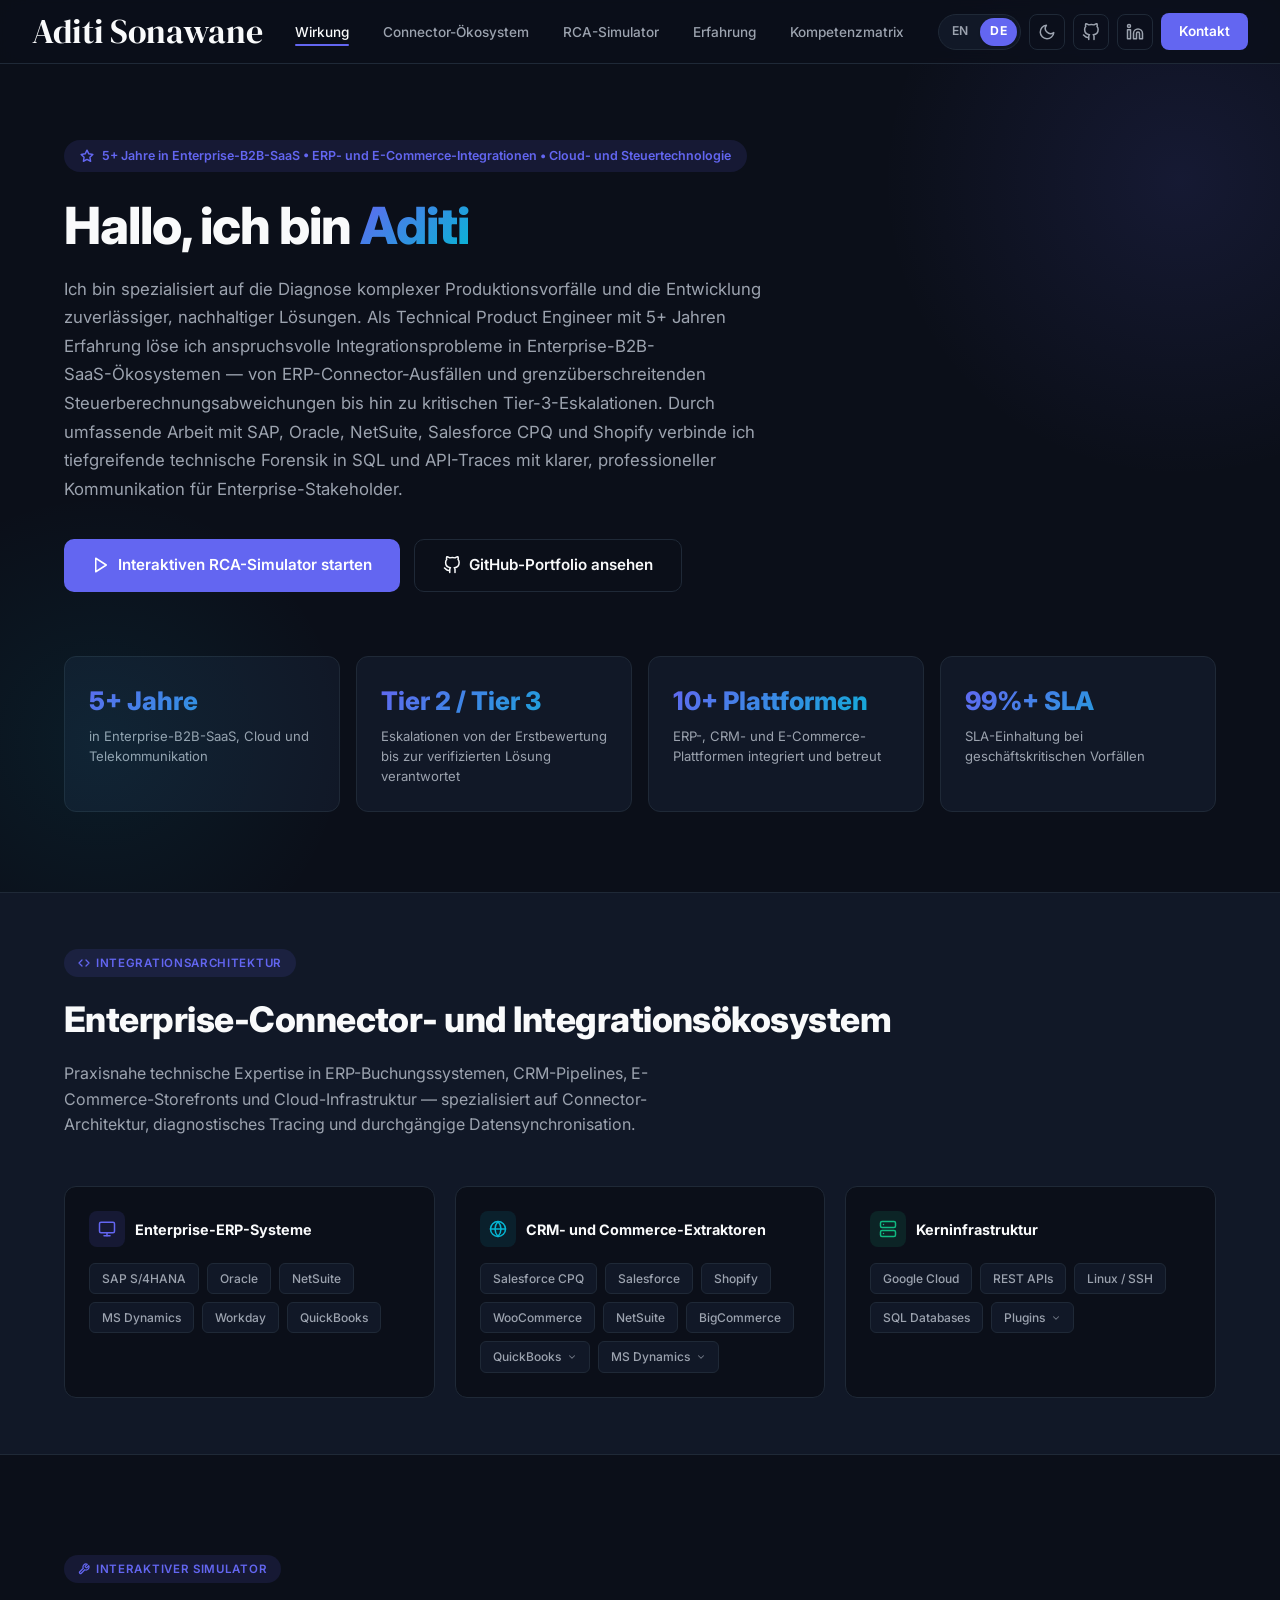
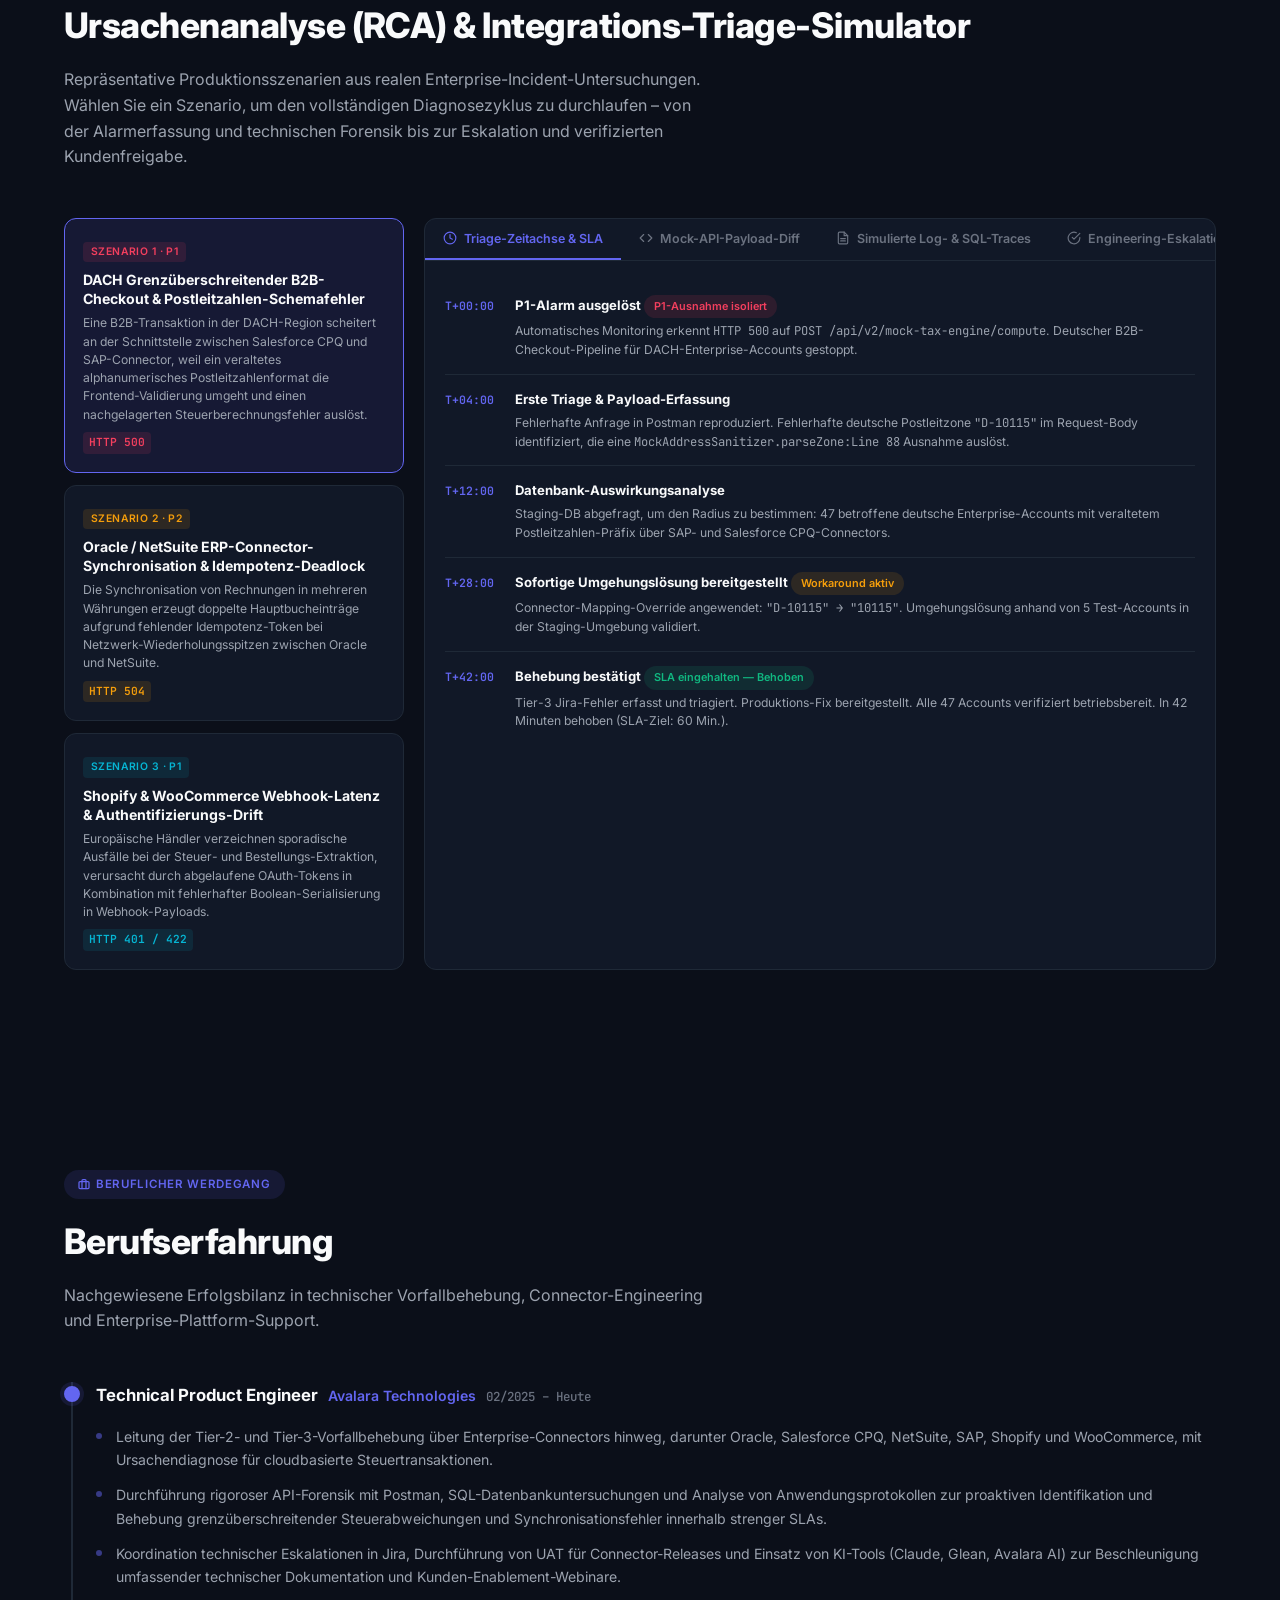
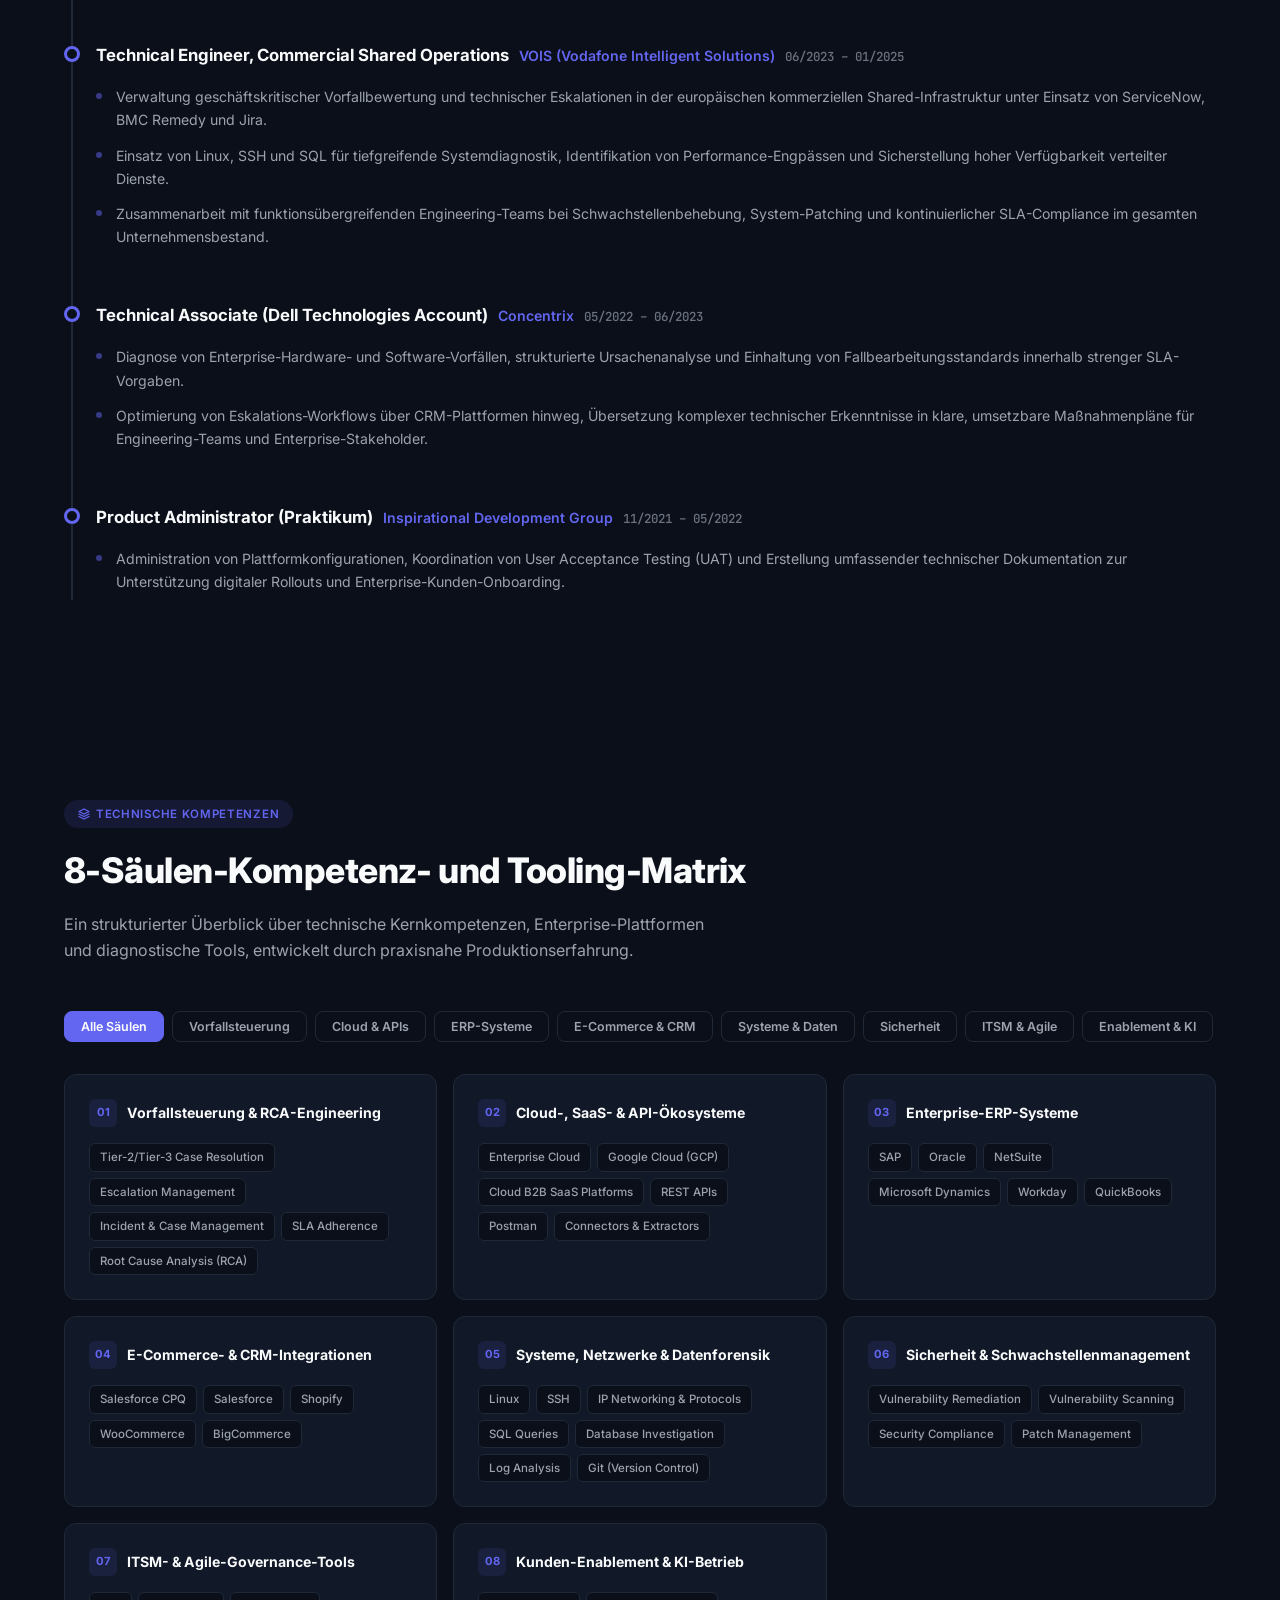
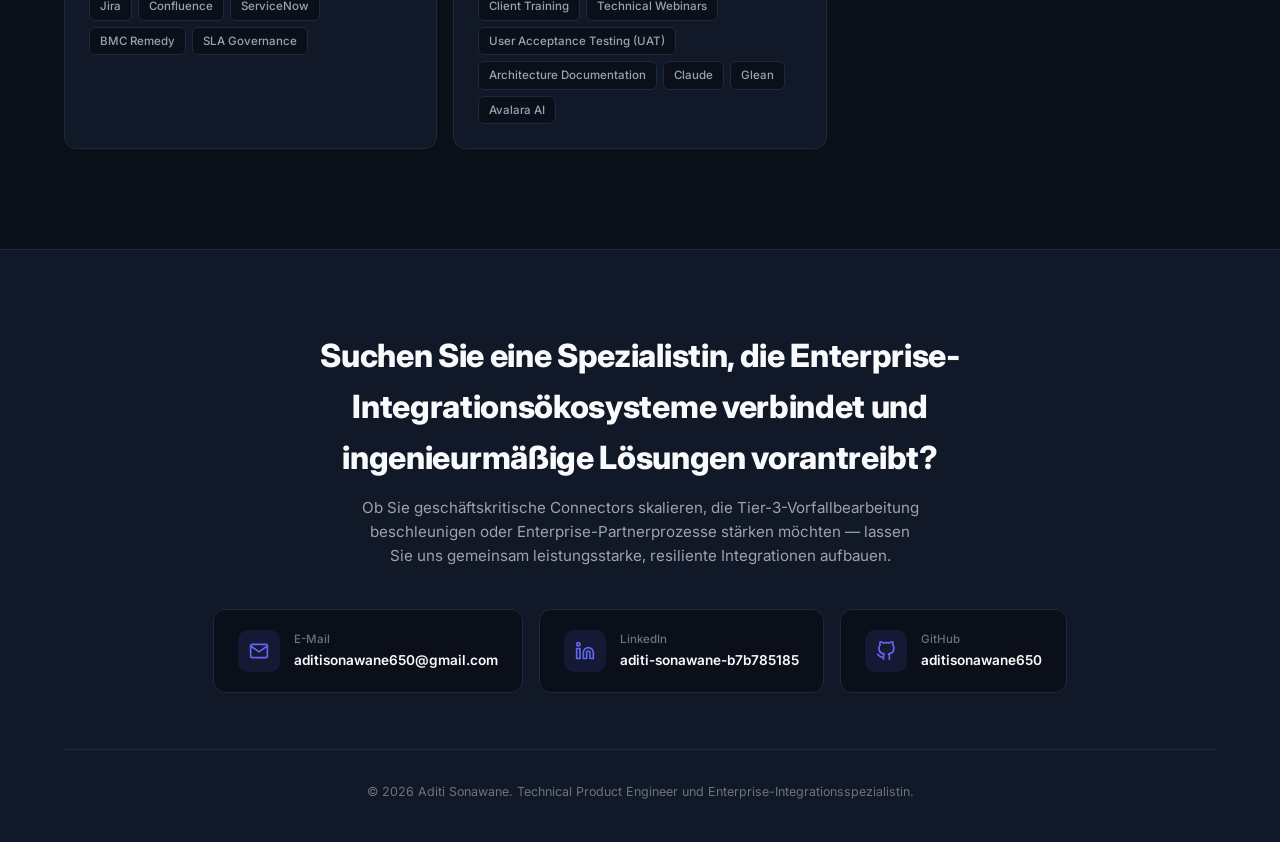
==== de/index.html @ 88839a31 "Added German locale support and transalation toggle" ====
<!DOCTYPE html>
<html lang="de" data-theme="dark">

<head>
  <meta charset="UTF-8">
  <meta name="viewport" content="width=device-width, initial-scale=1.0">
  <title>Aditi Sonawane | Technical Product Engineer und Enterprise-Integrationsspezialistin</title>
  <meta name="description"
    content="Aditi Sonawane ist Technical Product Engineer mit 5+ Jahren Erfahrung in der Behebung komplexer Tier-2/Tier-3-Produktionsvorfälle in ERP-, CRM- und E-Commerce-Ökosystemen, spezialisiert auf API-Forensik, SQL-Untersuchungen und SLA-Governance.">
  <meta name="keywords"
    content="Technical Account Manager, Technical Product Engineer, Enterprise Integration, ERP Connector, Root Cause Analysis, API Forensics, SAP, Oracle, NetSuite, Salesforce CPQ, Shopify, WooCommerce">

  <!-- Canonical & Multilingual SEO -->
  <link rel="canonical" href="https://aditisonawane650.github.io/de/">
  <link rel="alternate" hreflang="en" href="https://aditisonawane650.github.io/">
  <link rel="alternate" hreflang="de" href="https://aditisonawane650.github.io/de/">
  <link rel="alternate" hreflang="x-default" href="https://aditisonawane650.github.io/">

  <!-- Fonts -->
  <link rel="preconnect" href="https://fonts.googleapis.com">
  <link rel="preconnect" href="https://fonts.gstatic.com" crossorigin>
  <link
    href="https://fonts.googleapis.com/css2?family=DM+Serif+Display&family=Inter:wght@400;500;600;700;800;900&family=JetBrains+Mono:wght@400;500;600&display=swap"
    rel="stylesheet">

  <!-- Styles -->
  <link rel="stylesheet" href="../styles.css">
</head>

<body>

  <!-- ════════════════════════════════════════════════════════
     NAVBAR
     ════════════════════════════════════════════════════════ -->
  <nav class="navbar" role="navigation" aria-label="Main navigation">
    <div class="container">
      <!-- Brand -->
      <div class="nav-brand">
        <a href="#" class="nav-brand-name">Aditi Sonawane</a>
      </div>

      <!-- Center Links -->
      <ul class="nav-links">
        <li><a href="#impact">Wirkung</a></li>
        <li><a href="#connectors">Connector-Ökosystem</a></li>
        <li><a href="#playground">RCA-Simulator</a></li>
        <li><a href="#experience">Erfahrung</a></li>
        <li><a href="#skills">Kompetenzmatrix</a></li>
      </ul>

      <!-- Right Actions -->
      <div class="nav-actions">
        <div class="lang-switch" role="group" aria-label="Sprachauswahl">
          <a href="../" class="lang-switch-btn" aria-label="Auf Englisch umschalten">EN</a>
          <span class="lang-switch-btn active" aria-current="true">DE</span>
        </div>
        <button id="theme-toggle" class="nav-icon-btn" aria-label="Toggle theme">
          <!-- JS injects icon -->
        </button>
        <a href="https://github.com/aditisonawane650" target="_blank" rel="noopener" class="nav-icon-btn"
          aria-label="GitHub">
          <svg xmlns="http://www.w3.org/2000/svg" width="18" height="18" viewBox="0 0 24 24" fill="none"
            stroke="currentColor" stroke-width="2" stroke-linecap="round" stroke-linejoin="round">
            <path
              d="M9 19c-5 1.5-5-2.5-7-3m14 6v-3.87a3.37 3.37 0 0 0-.94-2.61c3.14-.35 6.44-1.54 6.44-7A5.44 5.44 0 0 0 20 4.77 5.07 5.07 0 0 0 19.91 1S18.73.65 16 2.48a13.38 13.38 0 0 0-7 0C6.27.65 5.09 1 5.09 1A5.07 5.07 0 0 0 5 4.77a5.44 5.44 0 0 0-1.5 3.78c0 5.42 3.3 6.61 6.44 7A3.37 3.37 0 0 0 9 18.13V22" />
          </svg>
        </a>
        <a href="https://www.linkedin.com/in/aditi-sonawane-b7b785185" target="_blank" rel="noopener"
          class="nav-icon-btn" aria-label="LinkedIn">
          <svg xmlns="http://www.w3.org/2000/svg" width="18" height="18" viewBox="0 0 24 24" fill="none"
            stroke="currentColor" stroke-width="2" stroke-linecap="round" stroke-linejoin="round">
            <path d="M16 8a6 6 0 0 1 6 6v7h-4v-7a2 2 0 0 0-2-2 2 2 0 0 0-2 2v7h-4v-7a6 6 0 0 1 6-6z" />
            <rect x="2" y="9" width="4" height="12" />
            <circle cx="4" cy="4" r="2" />
          </svg>
        </a>
        <a href="mailto:aditisonawane650@gmail.com" class="nav-cta">Kontakt</a>
        <button id="nav-hamburger" class="nav-hamburger" aria-label="Open menu" aria-expanded="false">
          <svg xmlns="http://www.w3.org/2000/svg" width="20" height="20" viewBox="0 0 24 24" fill="none"
            stroke="currentColor" stroke-width="2" stroke-linecap="round" stroke-linejoin="round">
            <line x1="3" y1="12" x2="21" y2="12" />
            <line x1="3" y1="6" x2="21" y2="6" />
            <line x1="3" y1="18" x2="21" y2="18" />
          </svg>
        </button>
      </div>
    </div>
  </nav>

  <!-- Mobile Nav Drawer -->
  <div id="mobile-nav" class="mobile-nav">
    <a href="#impact">Wirkung</a>
    <a href="#connectors">Connector-Ökosystem</a>
    <a href="#playground">RCA-Simulator</a>
    <a href="#experience">Erfahrung</a>
    <a href="#skills">Kompetenzmatrix</a>
    <div class="mobile-lang-row">
      <span class="mobile-lang-title">Sprache</span>
      <div class="lang-switch" role="group" aria-label="Sprachauswahl">
        <a href="../" class="lang-switch-btn" aria-label="Auf Englisch umschalten">EN</a>
        <span class="lang-switch-btn active" aria-current="true">DE</span>
      </div>
    </div>
    <a href="mailto:aditisonawane650@gmail.com" class="mobile-cta">Kontakt</a>
  </div>

  <!-- ════════════════════════════════════════════════════════
     HERO
     ════════════════════════════════════════════════════════ -->
  <section id="impact" class="hero">
    <div class="container">
      <div class="hero-content reveal">
        <div class="hero-eyebrow">
          <svg xmlns="http://www.w3.org/2000/svg" width="14" height="14" viewBox="0 0 24 24" fill="none"
            stroke="currentColor" stroke-width="2.5" stroke-linecap="round" stroke-linejoin="round">
            <polygon
              points="12 2 15.09 8.26 22 9.27 17 14.14 18.18 21.02 12 17.77 5.82 21.02 7 14.14 2 9.27 8.91 8.26 12 2" />
          </svg>
          5+ Jahre in Enterprise-B2B-SaaS • ERP- und E-Commerce-Integrationen • Cloud- und Steuertechnologie
        </div>

        <h1>Hallo, ich bin <span class="gradient-text">Aditi</span></h1>

        <p class="hero-sub">Ich bin spezialisiert auf die Diagnose komplexer Produktionsvorfälle und die Entwicklung zuverlässiger, nachhaltiger Lösungen. Als Technical Product Engineer mit 5+ Jahren Erfahrung löse ich anspruchsvolle Integrationsprobleme in Enterprise-B2B-SaaS-Ökosystemen — von ERP-Connector-Ausfällen und grenzüberschreitenden Steuerberechnungsabweichungen bis hin zu kritischen Tier-3-Eskalationen. Durch umfassende Arbeit mit SAP, Oracle, NetSuite, Salesforce CPQ und Shopify verbinde ich tiefgreifende technische Forensik in SQL und API-Traces mit klarer, professioneller Kommunikation für Enterprise-Stakeholder.</p>

        <div class="hero-buttons">
          <a href="#playground" class="btn-primary">
            <svg xmlns="http://www.w3.org/2000/svg" width="18" height="18" viewBox="0 0 24 24" fill="none"
              stroke="currentColor" stroke-width="2" stroke-linecap="round" stroke-linejoin="round">
              <polygon points="5 3 19 12 5 21 5 3" />
            </svg>
            Interaktiven RCA-Simulator starten
          </a>
          <a href="https://github.com/aditisonawane650" target="_blank" rel="noopener" class="btn-secondary">
            <svg xmlns="http://www.w3.org/2000/svg" width="18" height="18" viewBox="0 0 24 24" fill="none"
              stroke="currentColor" stroke-width="2" stroke-linecap="round" stroke-linejoin="round">
              <path
                d="M9 19c-5 1.5-5-2.5-7-3m14 6v-3.87a3.37 3.37 0 0 0-.94-2.61c3.14-.35 6.44-1.54 6.44-7A5.44 5.44 0 0 0 20 4.77 5.07 5.07 0 0 0 19.91 1S18.73.65 16 2.48a13.38 13.38 0 0 0-7 0C6.27.65 5.09 1 5.09 1A5.07 5.07 0 0 0 5 4.77a5.44 5.44 0 0 0-1.5 3.78c0 5.42 3.3 6.61 6.44 7A3.37 3.37 0 0 0 9 18.13V22" />
            </svg>
            GitHub-Portfolio ansehen
          </a>
        </div>
      </div>

      <!-- KPI Metric Bar -->
      <div class="kpi-bar reveal">
        <div class="kpi-card">
          <div class="kpi-value">5+ Jahre</div>
          <div class="kpi-label">in Enterprise-B2B-SaaS, Cloud und Telekommunikation</div>
        </div>
        <div class="kpi-card">
          <div class="kpi-value">Tier 2 / Tier 3</div>
          <div class="kpi-label">Eskalationen von der Erstbewertung bis zur verifizierten Lösung verantwortet</div>
        </div>
        <div class="kpi-card">
          <div class="kpi-value">10+ Plattformen</div>
          <div class="kpi-label">ERP-, CRM- und E-Commerce-Plattformen integriert und betreut</div>
        </div>
        <div class="kpi-card">
          <div class="kpi-value">99%+ SLA</div>
          <div class="kpi-label">SLA-Einhaltung bei geschäftskritischen Vorfällen</div>
        </div>
      </div>
    </div>
  </section>

  <!-- ════════════════════════════════════════════════════════
     CONNECTOR ECOSYSTEM BANNER
     ════════════════════════════════════════════════════════ -->
  <section id="connectors" class="connector-banner">
    <div class="container">
      <div class="reveal">
        <span class="section-label">
          <svg xmlns="http://www.w3.org/2000/svg" width="12" height="12" viewBox="0 0 24 24" fill="none"
            stroke="currentColor" stroke-width="2.5" stroke-linecap="round" stroke-linejoin="round">
            <polyline points="16 18 22 12 16 6" />
            <polyline points="8 6 2 12 8 18" />
          </svg>
          Integrationsarchitektur
        </span>
        <h2 class="section-title">Enterprise-Connector- und Integrationsökosystem</h2>
        <p class="section-desc">Praxisnahe technische Expertise in ERP-Buchungssystemen, CRM-Pipelines, E-Commerce-Storefronts und Cloud-Infrastruktur — spezialisiert auf Connector-Architektur, diagnostisches Tracing und durchgängige Datensynchronisation.</p>
      </div>

      <div class="connector-categories reveal">
        <!-- ERP Systems -->
        <div class="connector-category">
          <div class="connector-cat-header">
            <div class="connector-cat-icon erp">
              <svg xmlns="http://www.w3.org/2000/svg" width="18" height="18" viewBox="0 0 24 24" fill="none"
                stroke="currentColor" stroke-width="2" stroke-linecap="round" stroke-linejoin="round">
                <rect x="2" y="3" width="20" height="14" rx="2" ry="2" />
                <line x1="8" y1="21" x2="16" y2="21" />
                <line x1="12" y1="17" x2="12" y2="21" />
              </svg>
            </div>
            <h3 class="connector-cat-title">Enterprise-ERP-Systeme</h3>
          </div>
          <div class="connector-tags">
            <span class="connector-tag">SAP S/4HANA</span>
            <span class="connector-tag">Oracle</span>
            <span class="connector-tag">NetSuite</span>
            <span class="connector-tag">MS Dynamics</span>
            <span class="connector-tag">Workday</span>
            <span class="connector-tag">QuickBooks</span>
          </div>
        </div>

        <!-- CRM & Commerce -->
        <div class="connector-category">
          <div class="connector-cat-header">
            <div class="connector-cat-icon crm">
              <svg xmlns="http://www.w3.org/2000/svg" width="18" height="18" viewBox="0 0 24 24" fill="none"
                stroke="currentColor" stroke-width="2" stroke-linecap="round" stroke-linejoin="round">
                <circle cx="12" cy="12" r="10" />
                <line x1="2" y1="12" x2="22" y2="12" />
                <path d="M12 2a15.3 15.3 0 0 1 4 10 15.3 15.3 0 0 1-4 10 15.3 15.3 0 0 1-4-10 15.3 15.3 0 0 1 4-10z" />
              </svg>
            </div>
            <h3 class="connector-cat-title">CRM- und Commerce-Extraktoren</h3>
          </div>
          <div class="connector-tags">
            <span class="connector-tag">Salesforce CPQ</span>
            <span class="connector-tag">Salesforce</span>
            <span class="connector-tag">Shopify</span>
            <span class="connector-tag">WooCommerce</span>
            <span class="connector-tag">NetSuite</span>
            <span class="connector-tag">BigCommerce</span>
            <div class="connector-tag has-dropdown" tabindex="0">
              <span>QuickBooks</span>
              <svg class="dropdown-chevron" width="10" height="10" viewBox="0 0 24 24" fill="none" stroke="currentColor" stroke-width="2.5" stroke-linecap="round" stroke-linejoin="round"><polyline points="6 9 12 15 18 9"/></svg>
              <div class="connector-dropdown">
                <ul class="connector-dropdown-list">
                  <li>QuickBooks Online</li>
                  <li>QuickBooks Desktop</li>
                  <li>QuickBooks Enterprise</li>
                </ul>
              </div>
            </div>
            <div class="connector-tag has-dropdown" tabindex="0">
              <span>MS Dynamics</span>
              <svg class="dropdown-chevron" width="10" height="10" viewBox="0 0 24 24" fill="none" stroke="currentColor" stroke-width="2.5" stroke-linecap="round" stroke-linejoin="round"><polyline points="6 9 12 15 18 9"/></svg>
              <div class="connector-dropdown">
                <ul class="connector-dropdown-list">
                  <li>MS Dynamics 365 Business central</li>
                  <li>MS Dynamics 365 Finance &amp; Operations</li>
                </ul>
              </div>
            </div>
          </div>
        </div>

        <!-- Core Infrastructure -->
        <div class="connector-category">
          <div class="connector-cat-header">
            <div class="connector-cat-icon infra">
              <svg xmlns="http://www.w3.org/2000/svg" width="18" height="18" viewBox="0 0 24 24" fill="none"
                stroke="currentColor" stroke-width="2" stroke-linecap="round" stroke-linejoin="round">
                <rect x="2" y="2" width="20" height="8" rx="2" ry="2" />
                <rect x="2" y="14" width="20" height="8" rx="2" ry="2" />
                <line x1="6" y1="6" x2="6.01" y2="6" />
                <line x1="6" y1="18" x2="6.01" y2="18" />
              </svg>
            </div>
            <h3 class="connector-cat-title">Kerninfrastruktur</h3>
          </div>
          <div class="connector-tags">
            <span class="connector-tag">Google Cloud</span>
            <span class="connector-tag">REST APIs</span>
            <span class="connector-tag">Linux / SSH</span>
            <span class="connector-tag">SQL Databases</span>
            <div class="connector-tag has-dropdown" tabindex="0">
              <span>Plugins</span>
              <svg class="dropdown-chevron" width="10" height="10" viewBox="0 0 24 24" fill="none" stroke="currentColor" stroke-width="2.5" stroke-linecap="round" stroke-linejoin="round"><polyline points="6 9 12 15 18 9"/></svg>
              <div class="connector-dropdown">
                <ul class="connector-dropdown-list">
                  <li>Salesforce</li>
                  <li>WooCommerce</li>
                  <li>NetSuite</li>
                  <li>Magento</li>
                  <li>Microsoft Dynamics 365 extension</li>
                </ul>
              </div>
            </div>
          </div>
        </div>
      </div>
    </div>
  </section>

  <!-- ════════════════════════════════════════════════════════
     RCA PLAYGROUND
     ════════════════════════════════════════════════════════ -->
  <section id="playground" class="section">
    <div class="container">
      <div class="reveal">
        <span class="section-label">
          <svg xmlns="http://www.w3.org/2000/svg" width="12" height="12" viewBox="0 0 24 24" fill="none"
            stroke="currentColor" stroke-width="2.5" stroke-linecap="round" stroke-linejoin="round">
            <path
              d="M14.7 6.3a1 1 0 0 0 0 1.4l1.6 1.6a1 1 0 0 0 1.4 0l3.77-3.77a6 6 0 0 1-7.94 7.94l-6.91 6.91a2.12 2.12 0 0 1-3-3l6.91-6.91a6 6 0 0 1 7.94-7.94l-3.76 3.76z" />
          </svg>
          Interaktiver Simulator
        </span>
        <h2 class="section-title">Ursachenanalyse (RCA) &amp; Integrations-Triage-Simulator</h2>
        <p class="section-desc">Repräsentative Produktionsszenarien aus realen Enterprise-Incident-Untersuchungen. Wählen Sie ein Szenario, um den vollständigen Diagnosezyklus zu durchlaufen – von der Alarmerfassung und technischen Forensik bis zur Eskalation und verifizierten Kundenfreigabe.</p>
      </div>

      <div class="playground-layout reveal">
        <!-- LEFT: Scenario List -->
        <div class="scenario-list">
          <div class="scenario-card active" data-scenario="0">
            <span class="scenario-badge p1">Szenario 1 · P1</span>
            <h4>DACH Grenzüberschreitender B2B-Checkout &amp; Postleitzahlen-Schemafehler</h4>
            <p>Eine B2B-Transaktion in der DACH-Region scheitert an der Schnittstelle zwischen Salesforce CPQ und SAP-Connector, weil ein veraltetes alphanumerisches Postleitzahlenformat die Frontend-Validierung umgeht und einen nachgelagerten Steuerberechnungsfehler auslöst.</p>
            <span class="scenario-http http-500">HTTP 500</span>
          </div>

          <div class="scenario-card" data-scenario="1">
            <span class="scenario-badge p2">Szenario 2 · P2</span>
            <h4>Oracle / NetSuite ERP-Connector-Synchronisation &amp; Idempotenz-Deadlock</h4>
            <p>Die Synchronisation von Rechnungen in mehreren Währungen erzeugt doppelte Hauptbucheinträge aufgrund fehlender Idempotenz-Token bei Netzwerk-Wiederholungsspitzen zwischen Oracle und NetSuite.</p>
            <span class="scenario-http http-504">HTTP 504</span>
          </div>

          <div class="scenario-card" data-scenario="2">
            <span class="scenario-badge p3">Szenario 3 · P1</span>
            <h4>Shopify &amp; WooCommerce Webhook-Latenz &amp; Authentifizierungs-Drift</h4>
            <p>Europäische Händler verzeichnen sporadische Ausfälle bei der Steuer- und Bestellungs-Extraktion, verursacht durch abgelaufene OAuth-Tokens in Kombination mit fehlerhafter Boolean-Serialisierung in Webhook-Payloads.</p>
            <span class="scenario-http http-401">HTTP 401 / 422</span>
          </div>
        </div>

        <!-- RIGHT: Diagnostic Panel -->
        <div class="diagnostic-panel">
          <div class="diag-tabs">
            <button class="diag-tab active" data-tab="0">
              <svg xmlns="http://www.w3.org/2000/svg" width="14" height="14" viewBox="0 0 24 24" fill="none"
                stroke="currentColor" stroke-width="2" stroke-linecap="round" stroke-linejoin="round"
                style="vertical-align:-2px;margin-right:4px">
                <circle cx="12" cy="12" r="10" />
                <polyline points="12 6 12 12 16 14" />
              </svg>
              Triage-Zeitachse &amp; SLA
            </button>
            <button class="diag-tab" data-tab="1">
              <svg xmlns="http://www.w3.org/2000/svg" width="14" height="14" viewBox="0 0 24 24" fill="none"
                stroke="currentColor" stroke-width="2" stroke-linecap="round" stroke-linejoin="round"
                style="vertical-align:-2px;margin-right:4px">
                <polyline points="16 18 22 12 16 6" />
                <polyline points="8 6 2 12 8 18" />
              </svg>
              Mock-API-Payload-Diff
            </button>
            <button class="diag-tab" data-tab="2">
              <svg xmlns="http://www.w3.org/2000/svg" width="14" height="14" viewBox="0 0 24 24" fill="none"
                stroke="currentColor" stroke-width="2" stroke-linecap="round" stroke-linejoin="round"
                style="vertical-align:-2px;margin-right:4px">
                <path d="M14 2H6a2 2 0 0 0-2 2v16a2 2 0 0 0 2 2h12a2 2 0 0 0 2-2V8z" />
                <polyline points="14 2 14 8 20 8" />
                <line x1="16" y1="13" x2="8" y2="13" />
                <line x1="16" y1="17" x2="8" y2="17" />
              </svg>
              Simulierte Log- &amp; SQL-Traces
            </button>
            <button class="diag-tab" data-tab="3">
              <svg xmlns="http://www.w3.org/2000/svg" width="14" height="14" viewBox="0 0 24 24" fill="none"
                stroke="currentColor" stroke-width="2" stroke-linecap="round" stroke-linejoin="round"
                style="vertical-align:-2px;margin-right:4px">
                <path d="M22 11.08V12a10 10 0 1 1-5.93-9.14" />
                <polyline points="22 4 12 14.01 9 11.01" />
              </svg>
              Engineering-Eskalation &amp; UAT
            </button>
          </div>
          <div class="diag-content">
            <div class="diag-pane active" id="pane-triage"></div>
            <div class="diag-pane" id="pane-payload"></div>
            <div class="diag-pane" id="pane-logs"></div>
            <div class="diag-pane" id="pane-escalation"></div>
          </div>
        </div>
      </div>
    </div>
  </section>

  <!-- ════════════════════════════════════════════════════════
     EXPERIENCE TIMELINE
     ════════════════════════════════════════════════════════ -->
  <section id="experience" class="section">
    <div class="container">
      <div class="reveal">
        <span class="section-label">
          <svg xmlns="http://www.w3.org/2000/svg" width="12" height="12" viewBox="0 0 24 24" fill="none"
            stroke="currentColor" stroke-width="2.5" stroke-linecap="round" stroke-linejoin="round">
            <rect x="2" y="7" width="20" height="14" rx="2" ry="2" />
            <path d="M16 21V5a2 2 0 0 0-2-2h-4a2 2 0 0 0-2 2v16" />
          </svg>
          Beruflicher Werdegang
        </span>
        <h2 class="section-title">Berufserfahrung</h2>
        <p class="section-desc">Nachgewiesene Erfolgsbilanz in technischer Vorfallbehebung, Connector-Engineering und Enterprise-Plattform-Support.</p>
      </div>

      <div class="timeline reveal">
        <!-- 1. Avalara -->
        <div class="timeline-item">
          <div class="timeline-dot"></div>
          <div class="timeline-header">
            <span class="timeline-role">Technical Product Engineer</span>
            <span class="timeline-company">Avalara Technologies</span>
            <span class="timeline-date">02/2025 – Heute</span>
          </div>
          <ul class="timeline-body">
            <li>Leitung der Tier-2- und Tier-3-Vorfallbehebung über Enterprise-Connectors hinweg, darunter Oracle, Salesforce CPQ, NetSuite, SAP, Shopify und WooCommerce, mit Ursachendiagnose für cloudbasierte Steuertransaktionen.</li>
            <li>Durchführung rigoroser API-Forensik mit Postman, SQL-Datenbankuntersuchungen und Analyse von Anwendungsprotokollen zur proaktiven Identifikation und Behebung grenzüberschreitender Steuerabweichungen und Synchronisationsfehler innerhalb strenger SLAs.</li>
            <li>Koordination technischer Eskalationen in Jira, Durchführung von UAT für Connector-Releases und Einsatz von KI-Tools (Claude, Glean, Avalara AI) zur Beschleunigung umfassender technischer Dokumentation und Kunden-Enablement-Webinare.</li>
          </ul>
        </div>

        <!-- 2. VOIS (Vodafone) -->
        <div class="timeline-item">
          <div class="timeline-dot"></div>
          <div class="timeline-header">
            <span class="timeline-role">Technical Engineer, Commercial Shared Operations</span>
            <span class="timeline-company">VOIS (Vodafone Intelligent Solutions)</span>
            <span class="timeline-date">06/2023 – 01/2025</span>
          </div>
          <ul class="timeline-body">
            <li>Verwaltung geschäftskritischer Vorfallbewertung und technischer Eskalationen in der europäischen kommerziellen Shared-Infrastruktur unter Einsatz von ServiceNow, BMC Remedy und Jira.</li>
            <li>Einsatz von Linux, SSH und SQL für tiefgreifende Systemdiagnostik, Identifikation von Performance-Engpässen und Sicherstellung hoher Verfügbarkeit verteilter Dienste.</li>
            <li>Zusammenarbeit mit funktionsübergreifenden Engineering-Teams bei Schwachstellenbehebung, System-Patching und kontinuierlicher SLA-Compliance im gesamten Unternehmensbestand.</li>
          </ul>
        </div>

        <!-- 3. Concentrix (Dell) -->
        <div class="timeline-item">
          <div class="timeline-dot"></div>
          <div class="timeline-header">
            <span class="timeline-role">Technical Associate (Dell Technologies Account)</span>
            <span class="timeline-company">Concentrix</span>
            <span class="timeline-date">05/2022 – 06/2023</span>
          </div>
          <ul class="timeline-body">
            <li>Diagnose von Enterprise-Hardware- und Software-Vorfällen, strukturierte Ursachenanalyse und Einhaltung von Fallbearbeitungsstandards innerhalb strenger SLA-Vorgaben.</li>
            <li>Optimierung von Eskalations-Workflows über CRM-Plattformen hinweg, Übersetzung komplexer technischer Erkenntnisse in klare, umsetzbare Maßnahmenpläne für Engineering-Teams und Enterprise-Stakeholder.</li>
          </ul>
        </div>

        <!-- 4. IDG Internship -->
        <div class="timeline-item">
          <div class="timeline-dot"></div>
          <div class="timeline-header">
            <span class="timeline-role">Product Administrator (Praktikum)</span>
            <span class="timeline-company">Inspirational Development Group</span>
            <span class="timeline-date">11/2021 – 05/2022</span>
          </div>
          <ul class="timeline-body">
            <li>Administration von Plattformkonfigurationen, Koordination von User Acceptance Testing (UAT) und Erstellung umfassender technischer Dokumentation zur Unterstützung digitaler Rollouts und Enterprise-Kunden-Onboarding.</li>
          </ul>
        </div>
      </div>
    </div>
  </section>

  <!-- ════════════════════════════════════════════════════════
     SKILLS MATRIX
     ════════════════════════════════════════════════════════ -->
  <section id="skills" class="section">
    <div class="container">
      <div class="reveal">
        <span class="section-label">
          <svg xmlns="http://www.w3.org/2000/svg" width="12" height="12" viewBox="0 0 24 24" fill="none"
            stroke="currentColor" stroke-width="2.5" stroke-linecap="round" stroke-linejoin="round">
            <polygon points="12 2 2 7 12 12 22 7 12 2" />
            <polyline points="2 17 12 22 22 17" />
            <polyline points="2 12 12 17 22 12" />
          </svg>
          Technische Kompetenzen
        </span>
        <h2 class="section-title">8-Säulen-Kompetenz- und Tooling-Matrix</h2>
        <p class="section-desc">Ein strukturierter Überblick über technische Kernkompetenzen, Enterprise-Plattformen und diagnostische Tools, entwickelt durch praxisnahe Produktionserfahrung.</p>
      </div>

      <!-- Filters -->
      <div class="skills-filters reveal">
        <button class="skill-filter-btn active" data-filter="all">Alle Säulen</button>
        <button class="skill-filter-btn" data-filter="governance">Vorfallsteuerung</button>
        <button class="skill-filter-btn" data-filter="cloud">Cloud &amp; APIs</button>
        <button class="skill-filter-btn" data-filter="erp">ERP-Systeme</button>
        <button class="skill-filter-btn" data-filter="commerce">E-Commerce &amp; CRM</button>
        <button class="skill-filter-btn" data-filter="systems">Systeme &amp; Daten</button>
        <button class="skill-filter-btn" data-filter="security">Sicherheit</button>
        <button class="skill-filter-btn" data-filter="itsm">ITSM &amp; Agile</button>
        <button class="skill-filter-btn" data-filter="enablement">Enablement &amp; KI</button>
      </div>

      <!-- Grid -->
      <div class="skills-grid reveal">
        <!-- 1 -->
        <div class="skill-category-card" data-category="governance">
          <div class="skill-cat-header">
            <span class="skill-cat-num">01</span>
            <h3 class="skill-cat-title">Vorfallsteuerung &amp; RCA-Engineering</h3>
          </div>
          <div class="skill-tags">
            <span class="skill-tag">Tier-2/Tier-3 Case Resolution</span>
            <span class="skill-tag">Escalation Management</span>
            <span class="skill-tag">Incident &amp; Case Management</span>
            <span class="skill-tag">SLA Adherence</span>
            <span class="skill-tag">Root Cause Analysis (RCA)</span>
          </div>
        </div>
        <!-- 2 -->
        <div class="skill-category-card" data-category="cloud">
          <div class="skill-cat-header">
            <span class="skill-cat-num">02</span>
            <h3 class="skill-cat-title">Cloud-, SaaS- &amp; API-Ökosysteme</h3>
          </div>
          <div class="skill-tags">
            <span class="skill-tag">Enterprise Cloud</span>
            <span class="skill-tag">Google Cloud (GCP)</span>
            <span class="skill-tag">Cloud B2B SaaS Platforms</span>
            <span class="skill-tag">REST APIs</span>
            <span class="skill-tag">Postman</span>
            <span class="skill-tag">Connectors &amp; Extractors</span>
          </div>
        </div>
        <!-- 3 -->
        <div class="skill-category-card" data-category="erp">
          <div class="skill-cat-header">
            <span class="skill-cat-num">03</span>
            <h3 class="skill-cat-title">Enterprise-ERP-Systeme</h3>
          </div>
          <div class="skill-tags">
            <span class="skill-tag">SAP</span>
            <span class="skill-tag">Oracle</span>
            <span class="skill-tag">NetSuite</span>
            <span class="skill-tag">Microsoft Dynamics</span>
            <span class="skill-tag">Workday</span>
            <span class="skill-tag">QuickBooks</span>
          </div>
        </div>
        <!-- 4 -->
        <div class="skill-category-card" data-category="commerce">
          <div class="skill-cat-header">
            <span class="skill-cat-num">04</span>
            <h3 class="skill-cat-title">E-Commerce- &amp; CRM-Integrationen</h3>
          </div>
          <div class="skill-tags">
            <span class="skill-tag">Salesforce CPQ</span>
            <span class="skill-tag">Salesforce</span>
            <span class="skill-tag">Shopify</span>
            <span class="skill-tag">WooCommerce</span>
            <span class="skill-tag">BigCommerce</span>
          </div>
        </div>
        <!-- 5 -->
        <div class="skill-category-card" data-category="systems">
          <div class="skill-cat-header">
            <span class="skill-cat-num">05</span>
            <h3 class="skill-cat-title">Systeme, Netzwerke &amp; Datenforensik</h3>
          </div>
          <div class="skill-tags">
            <span class="skill-tag">Linux</span>
            <span class="skill-tag">SSH</span>
            <span class="skill-tag">IP Networking &amp; Protocols</span>
            <span class="skill-tag">SQL Queries</span>
            <span class="skill-tag">Database Investigation</span>
            <span class="skill-tag">Log Analysis</span>
            <span class="skill-tag">Git (Version Control)</span>
          </div>
        </div>
        <!-- 6 -->
        <div class="skill-category-card" data-category="security">
          <div class="skill-cat-header">
            <span class="skill-cat-num">06</span>
            <h3 class="skill-cat-title">Sicherheit &amp; Schwachstellenmanagement</h3>
          </div>
          <div class="skill-tags">
            <span class="skill-tag">Vulnerability Remediation</span>
            <span class="skill-tag">Vulnerability Scanning</span>
            <span class="skill-tag">Security Compliance</span>
            <span class="skill-tag">Patch Management</span>
          </div>
        </div>
        <!-- 7 -->
        <div class="skill-category-card" data-category="itsm">
          <div class="skill-cat-header">
            <span class="skill-cat-num">07</span>
            <h3 class="skill-cat-title">ITSM- &amp; Agile-Governance-Tools</h3>
          </div>
          <div class="skill-tags">
            <span class="skill-tag">Jira</span>
            <span class="skill-tag">Confluence</span>
            <span class="skill-tag">ServiceNow</span>
            <span class="skill-tag">BMC Remedy</span>
            <span class="skill-tag">SLA Governance</span>
          </div>
        </div>
        <!-- 8 -->
        <div class="skill-category-card" data-category="enablement">
          <div class="skill-cat-header">
            <span class="skill-cat-num">08</span>
            <h3 class="skill-cat-title">Kunden-Enablement &amp; KI-Betrieb</h3>
          </div>
          <div class="skill-tags">
            <span class="skill-tag">Client Training</span>
            <span class="skill-tag">Technical Webinars</span>
            <span class="skill-tag">User Acceptance Testing (UAT)</span>
            <span class="skill-tag">Architecture Documentation</span>
            <span class="skill-tag">Claude</span>
            <span class="skill-tag">Glean</span>
            <span class="skill-tag">Avalara AI</span>
          </div>
        </div>
      </div>
    </div>
  </section>

  <!-- ════════════════════════════════════════════════════════
     FOOTER
     ════════════════════════════════════════════════════════ -->
  <footer class="footer">
    <div class="container">
      <div class="reveal">
        <h2 class="footer-cta-heading">Suchen Sie eine Spezialistin, die Enterprise-Integrationsökosysteme verbindet und ingenieurmäßige Lösungen vorantreibt?</h2>
        <p class="footer-cta-sub">Ob Sie geschäftskritische Connectors skalieren, die Tier-3-Vorfallbearbeitung beschleunigen oder Enterprise-Partnerprozesse stärken möchten — lassen Sie uns gemeinsam leistungsstarke, resiliente Integrationen aufbauen.</p>
      </div>

      <div class="footer-cards reveal">
        <!-- Email -->
        <a href="mailto:aditisonawane650@gmail.com" class="footer-card">
          <div class="footer-card-icon">
            <svg xmlns="http://www.w3.org/2000/svg" width="20" height="20" viewBox="0 0 24 24" fill="none"
              stroke="currentColor" stroke-width="2" stroke-linecap="round" stroke-linejoin="round">
              <path d="M4 4h16c1.1 0 2 .9 2 2v12c0 1.1-.9 2-2 2H4c-1.1 0-2-.9-2-2V6c0-1.1.9-2 2-2z" />
              <polyline points="22,6 12,13 2,6" />
            </svg>
          </div>
          <div>
            <div class="footer-card-label">E-Mail</div>
            <div class="footer-card-value">aditisonawane650@gmail.com</div>
          </div>
        </a>
        <!-- LinkedIn -->
        <a href="https://www.linkedin.com/in/aditi-sonawane-b7b785185" target="_blank" rel="noopener"
          class="footer-card">
          <div class="footer-card-icon">
            <svg xmlns="http://www.w3.org/2000/svg" width="20" height="20" viewBox="0 0 24 24" fill="none"
              stroke="currentColor" stroke-width="2" stroke-linecap="round" stroke-linejoin="round">
              <path d="M16 8a6 6 0 0 1 6 6v7h-4v-7a2 2 0 0 0-2-2 2 2 0 0 0-2 2v7h-4v-7a6 6 0 0 1 6-6z" />
              <rect x="2" y="9" width="4" height="12" />
              <circle cx="4" cy="4" r="2" />
            </svg>
          </div>
          <div>
            <div class="footer-card-label">LinkedIn</div>
            <div class="footer-card-value">aditi-sonawane-b7b785185</div>
          </div>
        </a>
        <!-- GitHub -->
        <a href="https://github.com/aditisonawane650" target="_blank" rel="noopener" class="footer-card">
          <div class="footer-card-icon">
            <svg xmlns="http://www.w3.org/2000/svg" width="20" height="20" viewBox="0 0 24 24" fill="none"
              stroke="currentColor" stroke-width="2" stroke-linecap="round" stroke-linejoin="round">
              <path
                d="M9 19c-5 1.5-5-2.5-7-3m14 6v-3.87a3.37 3.37 0 0 0-.94-2.61c3.14-.35 6.44-1.54 6.44-7A5.44 5.44 0 0 0 20 4.77 5.07 5.07 0 0 0 19.91 1S18.73.65 16 2.48a13.38 13.38 0 0 0-7 0C6.27.65 5.09 1 5.09 1A5.07 5.07 0 0 0 5 4.77a5.44 5.44 0 0 0-1.5 3.78c0 5.42 3.3 6.61 6.44 7A3.37 3.37 0 0 0 9 18.13V22" />
            </svg>
          </div>
          <div>
            <div class="footer-card-label">GitHub</div>
            <div class="footer-card-value">aditisonawane650</div>
          </div>
        </a>
      </div>

      <div class="footer-bottom reveal">
        <p>&copy; 2026 Aditi Sonawane. Technical Product Engineer und Enterprise-Integrationsspezialistin.</p>
      </div>
    </div>
  </footer>

  <!-- Toast Notification -->
  <div id="toast" class="toast"></div>

  <!-- Script -->
  <script src="../script.js"></script>
</body>

</html>
---- styles.css ----
/* ============================================================
   Aditi Sonawane – Technical Portfolio
   styles.css  –  Plain CSS3, no frameworks
   ============================================================ */

/* ---------- Google Fonts ---------- */
@import url('https://fonts.googleapis.com/css2?family=Inter:wght@400;500;600;700;800;900&family=JetBrains+Mono:wght@400;500;600&display=swap');

/* ---------- CSS Custom Properties (Dark – default) ---------- */
:root {
  /* surfaces */
  --bg: #0B0F19;
  --surface: #111827;
  --surface-alt: #1a2234;
  --border: #1F2937;
  --border-hover: #374151;

  /* text */
  --text: #F9FAFB;
  --text-secondary: #9CA3AF;
  --text-muted: #6B7280;

  /* accents */
  --indigo: #6366F1;
  --indigo-soft: rgba(99, 102, 241, .12);
  --cyan: #06B6D4;
  --cyan-soft: rgba(6, 182, 212, .10);
  --emerald: #10B981;
  --emerald-soft: rgba(16, 185, 129, .12);
  --amber: #F59E0B;
  --amber-soft: rgba(245, 158, 11, .12);
  --rose: #F43F5E;
  --rose-soft: rgba(244, 63, 94, .12);

  /* misc */
  --radius: 8px;
  --radius-lg: 12px;
  --radius-xl: 16px;
  --shadow: 0 1px 3px rgba(0, 0, 0, .3), 0 1px 2px rgba(0, 0, 0, .2);
  --shadow-lg: 0 10px 25px rgba(0, 0, 0, .35);
  --transition: .25s cubic-bezier(.4, 0, .2, 1);

  /* fonts */
  --font-sans: 'Inter', system-ui, -apple-system, sans-serif;
  --font-mono: 'JetBrains Mono', ui-monospace, monospace;

  /* nav height */
  --nav-h: 64px;
}

/* ---------- Light Theme ---------- */
[data-theme="light"] {
  --bg: #F8FAFC;
  --surface: #FFFFFF;
  --surface-alt: #F1F5F9;
  --border: #E2E8F0;
  --border-hover: #CBD5E1;
  --text: #0F172A;
  --text-secondary: #475569;
  --text-muted: #94A3B8;
  --indigo-soft: rgba(99, 102, 241, .08);
  --cyan-soft: rgba(6, 182, 212, .06);
  --emerald-soft: rgba(16, 185, 129, .08);
  --amber-soft: rgba(245, 158, 11, .08);
  --rose-soft: rgba(244, 63, 94, .08);
  --shadow: 0 1px 3px rgba(0, 0, 0, .08), 0 1px 2px rgba(0, 0, 0, .04);
  --shadow-lg: 0 10px 25px rgba(0, 0, 0, .08);
}

/* ---------- Reset & Base ---------- */
*,
*::before,
*::after {
  box-sizing: border-box;
  margin: 0;
  padding: 0;
}

html {
  scroll-behavior: smooth;
  scroll-padding-top: calc(var(--nav-h) + 16px);
  font-size: 16px;
}

body {
  font-family: var(--font-sans);
  background: var(--bg);
  color: var(--text);
  line-height: 1.6;
  -webkit-font-smoothing: antialiased;
  transition: background var(--transition), color var(--transition);
}

a {
  color: inherit;
  text-decoration: none;
}

img {
  max-width: 100%;
  display: block;
}

button {
  cursor: pointer;
  font-family: inherit;
}

code,
pre {
  font-family: var(--font-mono);
}

.container {
  width: 100%;
  max-width: 1200px;
  margin: 0 auto;
  padding: 0 24px;
}

/* ---------- Utility ---------- */
.sr-only {
  position: absolute;
  width: 1px;
  height: 1px;
  padding: 0;
  margin: -1px;
  overflow: hidden;
  clip: rect(0, 0, 0, 0);
  border: 0;
}

.mono {
  font-family: var(--font-mono);
}

/* ============================================================
   NAVBAR
   ============================================================ */
.navbar {
  position: fixed;
  top: 0;
  left: 0;
  right: 0;
  height: var(--nav-h);
  background: rgba(11, 15, 25, .82);
  backdrop-filter: blur(14px) saturate(1.6);
  -webkit-backdrop-filter: blur(14px) saturate(1.6);
  border-bottom: 1px solid var(--border);
  z-index: 1000;
  transition: background var(--transition), border var(--transition);
}

[data-theme="light"] .navbar {
  background: rgba(248, 250, 252, .85);
}

.navbar .container {
  display: flex;
  align-items: center;
  justify-content: space-between;
  height: 100%;
  max-width: 100%;
  padding: 0 32px;
}

.nav-brand {
  display: flex;
  align-items: center;
  gap: 12px;
  flex-shrink: 0;
}

.nav-brand-name {
  font-family: 'DM Serif Display', Georgia, serif;
  font-weight: 400;
  font-size: 2.1rem;
  line-height: 1.1;
  white-space: nowrap;
  letter-spacing: -.01em;
}

.nav-links {
  display: none;
  list-style: none;
  gap: 6px;
}

@media (min-width: 900px) {
  .nav-links {
    display: flex;
  }
}

.nav-links a {
  font-size: .85rem;
  font-weight: 500;
  padding: 6px 14px;
  border-radius: 0;
  color: var(--text-secondary);
  position: relative;
  transition: color var(--transition);
}

.nav-links a::after {
  content: '';
  position: absolute;
  left: 14px;
  right: 14px;
  bottom: 0;
  height: 2px;
  background: var(--indigo);
  border-radius: 1px;
  transform: scaleX(0);
  transform-origin: center;
  transition: transform var(--transition);
}

.nav-links a:hover,
.nav-links a.active {
  color: var(--text);
}

.nav-links a:hover::after,
.nav-links a.active::after {
  transform: scaleX(1);
}

.nav-actions {
  display: flex;
  align-items: center;
  gap: 8px;
  flex-shrink: 0;
}

.nav-icon-btn {
  display: flex;
  align-items: center;
  justify-content: center;
  width: 36px;
  height: 36px;
  border-radius: 8px;
  border: 1px solid var(--border);
  background: transparent;
  color: var(--text-secondary);
  transition: color var(--transition), border-color var(--transition), background var(--transition);
}

.nav-icon-btn:hover {
  color: var(--text);
  border-color: var(--border-hover);
  background: var(--surface);
}

.nav-icon-btn svg {
  width: 18px;
  height: 18px;
}

/* Segmented Pill Language Switch */
.lang-switch {
  display: inline-flex;
  align-items: center;
  background: var(--surface);
  border: 1px solid var(--border);
  border-radius: 9999px;
  padding: 3px;
  box-sizing: border-box;
  gap: 2px;
  height: 36px;
}

.lang-switch-btn {
  display: inline-flex;
  align-items: center;
  justify-content: center;
  padding: 0 10px;
  height: 28px;
  border-radius: 9999px;
  font-size: 0.76rem;
  font-weight: 600;
  font-family: 'Inter', sans-serif;
  letter-spacing: 0.03em;
  color: var(--text-secondary);
  text-decoration: none;
  transition: all var(--transition);
  cursor: pointer;
  user-select: none;
  line-height: 1;
}

.lang-switch-btn:hover:not(.active) {
  color: var(--text);
  background: rgba(255, 255, 255, 0.06);
}

[data-theme="light"] .lang-switch-btn:hover:not(.active) {
  background: rgba(0, 0, 0, 0.05);
}

.lang-switch-btn.active {
  background: var(--indigo);
  color: #ffffff;
  font-weight: 700;
  cursor: default;
  box-shadow: 0 1px 2px rgba(0, 0, 0, 0.15);
}

@media (min-width: 900px) and (max-width: 1080px) {
  .nav-links {
    gap: 2px;
  }
  .nav-links a {
    padding: 6px 8px;
    font-size: 0.81rem;
  }
  .nav-actions {
    gap: 6px;
  }
}

.nav-cta {
  display: none;
  padding: 8px 18px;
  border-radius: 8px;
  border: none;
  background: var(--indigo);
  color: #fff;
  font-size: .85rem;
  font-weight: 600;
  transition: background var(--transition), transform var(--transition);
}

.nav-cta:hover {
  background: #4F46E5;
  transform: translateY(-1px);
}

@media (min-width: 640px) {
  .nav-cta {
    display: inline-flex;
  }
}

/* Mobile hamburger */
.nav-hamburger {
  display: flex;
  align-items: center;
  justify-content: center;
  width: 36px;
  height: 36px;
  border-radius: 8px;
  border: 1px solid var(--border);
  background: transparent;
  color: var(--text-secondary);
}

@media (min-width: 900px) {
  .nav-hamburger {
    display: none;
  }
}

.nav-hamburger svg {
  width: 20px;
  height: 20px;
}

/* Mobile drawer */
.mobile-nav {
  position: fixed;
  top: var(--nav-h);
  left: 0;
  right: 0;
  bottom: 0;
  background: var(--bg);
  z-index: 999;
  display: flex;
  flex-direction: column;
  padding: 24px;
  transform: translateX(100%);
  transition: transform .3s ease;
}

.mobile-nav.open {
  transform: translateX(0);
}

.mobile-nav a {
  font-size: 1.1rem;
  font-weight: 500;
  padding: 14px 0;
  border-bottom: 1px solid var(--border);
  color: var(--text-secondary);
  transition: color var(--transition);
}

.mobile-nav a:hover {
  color: var(--text);
}

.mobile-nav .mobile-cta {
  margin-top: 24px;
  padding: 14px;
  border-radius: 10px;
  border: none;
  background: var(--indigo);
  color: #fff;
  font-size: 1rem;
  font-weight: 600;
  text-align: center;
}

/* Mobile Language Switcher Row */
.mobile-lang-row {
  display: flex;
  align-items: center;
  justify-content: space-between;
  padding: 16px 0;
  border-bottom: 1px solid var(--border);
}

.mobile-lang-title {
  font-size: 0.95rem;
  font-weight: 600;
  color: var(--text);
}

/* ============================================================
   HERO
   ============================================================ */
.hero {
  padding: 140px 0 80px;
  position: relative;
  overflow: hidden;
}

.hero::before {
  content: '';
  position: absolute;
  top: -120px;
  right: -200px;
  width: 600px;
  height: 600px;
  background: radial-gradient(circle, rgba(99, 102, 241, .12) 0%, transparent 70%);
  pointer-events: none;
}

.hero::after {
  content: '';
  position: absolute;
  bottom: -100px;
  left: -150px;
  width: 500px;
  height: 500px;
  background: radial-gradient(circle, rgba(6, 182, 212, .08) 0%, transparent 70%);
  pointer-events: none;
}

.hero-content {
  position: relative;
  z-index: 1;
  max-width: 820px;
}

.hero-eyebrow {
  display: inline-flex;
  align-items: center;
  gap: 8px;
  padding: 6px 16px;
  border-radius: 999px;
  background: var(--indigo-soft);
  font-size: .78rem;
  font-weight: 600;
  color: var(--indigo);
  margin-bottom: 24px;
}

.hero h1 {
  font-size: clamp(2rem, 5vw, 3.2rem);
  font-weight: 800;
  line-height: 1.15;
  letter-spacing: -.02em;
  margin-bottom: 20px;
}

.hero h1 .gradient-text {
  background: linear-gradient(135deg, var(--indigo), var(--cyan));
  -webkit-background-clip: text;
  -webkit-text-fill-color: transparent;
  background-clip: text;
}

.hero-sub {
  font-size: 1.05rem;
  color: var(--text-secondary);
  line-height: 1.7;
  max-width: 740px;
  margin-bottom: 36px;
}

.hero-buttons {
  display: flex;
  flex-wrap: wrap;
  gap: 14px;
}

.btn-primary {
  display: inline-flex;
  align-items: center;
  gap: 8px;
  padding: 13px 28px;
  border-radius: 10px;
  border: none;
  background: var(--indigo);
  color: #fff;
  font-size: .95rem;
  font-weight: 600;
  transition: background var(--transition), transform var(--transition), box-shadow var(--transition);
}

.btn-primary:hover {
  background: #4F46E5;
  transform: translateY(-2px);
  box-shadow: 0 8px 24px rgba(99, 102, 241, .3);
}

.btn-secondary {
  display: inline-flex;
  align-items: center;
  gap: 8px;
  padding: 13px 28px;
  border-radius: 10px;
  border: 1px solid var(--border);
  background: transparent;
  color: var(--text);
  font-size: .95rem;
  font-weight: 600;
  transition: border-color var(--transition), background var(--transition), transform var(--transition);
}

.btn-secondary:hover {
  border-color: var(--indigo);
  background: var(--indigo-soft);
  transform: translateY(-2px);
}

/* KPI Bar */
.kpi-bar {
  display: grid;
  grid-template-columns: repeat(auto-fit, minmax(220px, 1fr));
  gap: 16px;
  margin-top: 64px;
}

.kpi-card {
  background: var(--surface);
  border: 1px solid var(--border);
  border-radius: var(--radius-lg);
  padding: 24px;
  transition: border-color var(--transition), transform var(--transition), box-shadow var(--transition);
}

.kpi-card:hover {
  border-color: var(--indigo);
  transform: translateY(-3px);
  box-shadow: var(--shadow-lg);
}

.kpi-value {
  font-size: 1.6rem;
  font-weight: 800;
  background: linear-gradient(135deg, var(--indigo), var(--cyan));
  -webkit-background-clip: text;
  -webkit-text-fill-color: transparent;
  background-clip: text;
  margin-bottom: 6px;
}

.kpi-label {
  font-size: .82rem;
  color: var(--text-secondary);
  line-height: 1.5;
}

/* ============================================================
   SECTION BASE
   ============================================================ */
.section {
  padding: 100px 0;
}

.section-label {
  display: inline-flex;
  align-items: center;
  gap: 6px;
  padding: 5px 14px;
  border-radius: 999px;
  background: var(--indigo-soft);
  font-size: .72rem;
  font-weight: 600;
  color: var(--indigo);
  text-transform: uppercase;
  letter-spacing: .06em;
  margin-bottom: 14px;
}

.section-title {
  font-size: clamp(1.6rem, 3.5vw, 2.2rem);
  font-weight: 800;
  letter-spacing: -.015em;
  margin-bottom: 14px;
}

.section-desc {
  font-size: 1rem;
  color: var(--text-secondary);
  max-width: 640px;
  margin-bottom: 48px;
}

/* ============================================================
   CONNECTOR ECOSYSTEM BANNER
   ============================================================ */
.connector-banner {
  background: var(--surface);
  border-top: 1px solid var(--border);
  border-bottom: 1px solid var(--border);
  padding: 56px 0;
}

.connector-categories {
  display: grid;
  grid-template-columns: repeat(auto-fit, minmax(300px, 1fr));
  gap: 20px;
}

.connector-category {
  background: var(--bg);
  border: 1px solid var(--border);
  border-radius: var(--radius-lg);
  padding: 24px;
  transition: border-color var(--transition), transform var(--transition);
  position: relative;
  z-index: 1;
}

.connector-category:hover,
.connector-category:focus-within {
  border-color: var(--indigo);
  transform: translateY(-2px);
  z-index: 20;
}

.connector-cat-header {
  display: flex;
  align-items: center;
  gap: 10px;
  margin-bottom: 16px;
}

.connector-cat-icon {
  width: 36px;
  height: 36px;
  display: flex;
  align-items: center;
  justify-content: center;
  border-radius: 8px;
  font-size: 1.1rem;
}

.connector-cat-icon.erp {
  background: var(--indigo-soft);
  color: var(--indigo);
}

.connector-cat-icon.crm {
  background: var(--cyan-soft);
  color: var(--cyan);
}

.connector-cat-icon.infra {
  background: var(--emerald-soft);
  color: var(--emerald);
}

.connector-cat-title {
  font-size: .9rem;
  font-weight: 700;
}

.connector-tags {
  display: flex;
  flex-wrap: wrap;
  gap: 8px;
  position: relative;
}

.connector-tag {
  font-size: .75rem;
  font-weight: 500;
  padding: 5px 12px;
  border-radius: 6px;
  background: var(--surface);
  border: 1px solid var(--border);
  color: var(--text-secondary);
  transition: border-color var(--transition), color var(--transition), background-color var(--transition);
  position: relative;
}

.connector-tag:hover {
  border-color: var(--indigo);
  color: var(--text);
}

.connector-tag.has-dropdown {
  display: inline-flex;
  align-items: center;
  gap: 6px;
  cursor: pointer;
  user-select: none;
}

.connector-tag.has-dropdown:hover,
.connector-tag.has-dropdown:focus-within,
.connector-tag.has-dropdown.dropdown-open {
  border-color: var(--indigo);
  color: var(--text);
  background: var(--surface-alt);
  z-index: 50;
}

.dropdown-chevron {
  transition: transform var(--transition);
  flex-shrink: 0;
  opacity: 0.7;
}

.connector-tag.has-dropdown:hover .dropdown-chevron,
.connector-tag.has-dropdown:focus-within .dropdown-chevron,
.connector-tag.has-dropdown.dropdown-open .dropdown-chevron {
  transform: rotate(180deg);
  opacity: 1;
}

.connector-dropdown {
  position: absolute;
  top: calc(100% + 8px);
  left: 0;
  min-width: 220px;
  width: max-content;
  max-width: 310px;
  background: var(--surface);
  border: 1px solid var(--border);
  border-radius: var(--radius);
  box-shadow: 0 12px 30px rgba(0, 0, 0, 0.4), 0 4px 12px rgba(0, 0, 0, 0.25);
  padding: 6px 0;
  opacity: 0;
  visibility: hidden;
  pointer-events: none;
  transform: translateY(4px);
  transition: opacity 0.2s cubic-bezier(0.16, 1, 0.3, 1), transform 0.2s cubic-bezier(0.16, 1, 0.3, 1), visibility 0.2s;
  z-index: 100;
}

/* Invisible bridge so mouse hover doesn't drop across the gap */
.connector-dropdown::before {
  content: '';
  position: absolute;
  top: -8px;
  left: 0;
  right: 0;
  height: 8px;
}

.connector-tag.has-dropdown:hover .connector-dropdown,
.connector-tag.has-dropdown:focus-within .connector-dropdown,
.connector-tag.has-dropdown.dropdown-open .connector-dropdown {
  opacity: 1;
  visibility: visible;
  pointer-events: auto;
  transform: translateY(0);
}

.connector-dropdown-list {
  list-style: none;
  margin: 0;
  padding: 0;
  text-align: left;
}

.connector-dropdown-list li {
  padding: 8px 14px;
  font-size: 0.76rem;
  font-weight: 500;
  color: var(--text-secondary);
  display: flex;
  align-items: center;
  gap: 8px;
  white-space: nowrap;
  transition: background var(--transition), color var(--transition);
}

.connector-dropdown-list li::before {
  content: "";
  display: inline-block;
  width: 5px;
  height: 5px;
  border-radius: 50%;
  background: var(--indigo);
  flex-shrink: 0;
}

.connector-dropdown-list li:hover {
  background: var(--surface-alt);
  color: var(--text);
}

/* ============================================================
   RCA PLAYGROUND
   ============================================================ */
.playground-layout {
  display: grid;
  grid-template-columns: 340px 1fr;
  gap: 20px;
  min-height: 560px;
}

@media (max-width: 900px) {
  .playground-layout {
    grid-template-columns: 1fr;
  }
}

/* Scenario List (left) */
.scenario-list {
  display: flex;
  flex-direction: column;
  gap: 12px;
}

.scenario-card {
  background: var(--surface);
  border: 1px solid var(--border);
  border-radius: var(--radius-lg);
  padding: 18px;
  cursor: pointer;
  transition: border-color var(--transition), background var(--transition), transform var(--transition);
}

.scenario-card:hover {
  border-color: var(--border-hover);
  transform: translateY(-1px);
}

.scenario-card.active {
  border-color: var(--indigo);
  background: var(--indigo-soft);
}

.scenario-badge {
  display: inline-block;
  font-size: .65rem;
  font-weight: 600;
  padding: 2px 8px;
  border-radius: 4px;
  margin-bottom: 8px;
  text-transform: uppercase;
  letter-spacing: .04em;
}

.scenario-badge.p1 {
  background: var(--rose-soft);
  color: var(--rose);
}

.scenario-badge.p2 {
  background: var(--amber-soft);
  color: var(--amber);
}

.scenario-badge.p3 {
  background: var(--cyan-soft);
  color: var(--cyan);
}

.scenario-card h4 {
  font-size: .88rem;
  font-weight: 700;
  margin-bottom: 6px;
  line-height: 1.35;
}

.scenario-card p {
  font-size: .76rem;
  color: var(--text-secondary);
  line-height: 1.5;
}

.scenario-http {
  display: inline-block;
  font-family: var(--font-mono);
  font-size: .7rem;
  font-weight: 600;
  padding: 2px 6px;
  border-radius: 4px;
  margin-top: 8px;
}

.scenario-http.http-500 {
  background: var(--rose-soft);
  color: var(--rose);
}

.scenario-http.http-504 {
  background: var(--amber-soft);
  color: var(--amber);
}

.scenario-http.http-401 {
  background: var(--cyan-soft);
  color: var(--cyan);
}

/* Diagnostic Panel (right) */
.diagnostic-panel {
  background: var(--surface);
  border: 1px solid var(--border);
  border-radius: var(--radius-lg);
  overflow: hidden;
  display: flex;
  flex-direction: column;
}

.diag-tabs {
  display: flex;
  border-bottom: 1px solid var(--border);
  overflow-x: auto;
  flex-shrink: 0;
}

.diag-tab {
  padding: 12px 18px;
  font-size: .78rem;
  font-weight: 600;
  color: var(--text-muted);
  border: none;
  background: transparent;
  white-space: nowrap;
  border-bottom: 2px solid transparent;
  transition: color var(--transition), border-color var(--transition);
}

.diag-tab:hover {
  color: var(--text-secondary);
}

.diag-tab.active {
  color: var(--indigo);
  border-bottom-color: var(--indigo);
}

.diag-content {
  flex: 1;
  padding: 20px;
  overflow-y: auto;
}

.diag-pane {
  display: none;
}

.diag-pane.active {
  display: block;
}

/* Code / JSON blocks inside playground */
.code-block {
  background: var(--bg);
  border: 1px solid var(--border);
  border-radius: var(--radius);
  padding: 16px;
  margin: 12px 0;
  overflow-x: auto;
  position: relative;
}

.code-block pre {
  font-family: var(--font-mono);
  font-size: .78rem;
  line-height: 1.7;
  color: var(--text-secondary);
  white-space: pre;
  margin: 0;
}

.code-block .json-key {
  color: var(--indigo);
}

.code-block .json-string {
  color: var(--emerald);
}

.code-block .json-number {
  color: var(--amber);
}

.code-block .json-error {
  color: var(--rose);
  font-weight: 600;
}

.code-block .sql-keyword {
  color: var(--indigo);
  font-weight: 600;
}

.code-block .sql-table {
  color: var(--cyan);
}

.copy-btn {
  position: absolute;
  top: 8px;
  right: 8px;
  padding: 5px 12px;
  border-radius: 6px;
  border: 1px solid var(--border);
  background: var(--surface);
  font-size: .7rem;
  font-weight: 600;
  color: var(--text-secondary);
  display: flex;
  align-items: center;
  gap: 4px;
  transition: color var(--transition), border-color var(--transition);
}

.copy-btn:hover {
  color: var(--text);
  border-color: var(--indigo);
}

/* Triage Timeline mini-items */
.triage-step {
  display: flex;
  gap: 14px;
  padding: 14px 0;
  border-bottom: 1px solid var(--border);
}

.triage-step:last-child {
  border-bottom: none;
}

.triage-time {
  font-family: var(--font-mono);
  font-size: .72rem;
  font-weight: 600;
  color: var(--indigo);
  min-width: 56px;
  flex-shrink: 0;
  padding-top: 2px;
}

.triage-body h5 {
  font-size: .82rem;
  font-weight: 700;
  margin-bottom: 4px;
}

.triage-body p {
  font-size: .76rem;
  color: var(--text-secondary);
  line-height: 1.55;
}

/* Status pill */
.status-pill {
  display: inline-flex;
  align-items: center;
  gap: 5px;
  font-size: .68rem;
  font-weight: 600;
  padding: 3px 10px;
  border-radius: 999px;
}

.status-pill.resolved {
  background: var(--emerald-soft);
  color: var(--emerald);
}

.status-pill.active {
  background: var(--amber-soft);
  color: var(--amber);
}

.status-pill.isolated {
  background: var(--rose-soft);
  color: var(--rose);
}

/* Resolution summary */
.resolution-box {
  background: var(--emerald-soft);
  border: 1px solid rgba(16, 185, 129, .2);
  border-radius: var(--radius);
  padding: 16px;
  margin-top: 12px;
}

.resolution-box h5 {
  font-size: .82rem;
  font-weight: 700;
  color: var(--emerald);
  margin-bottom: 8px;
}

.resolution-box p,
.resolution-box li {
  font-size: .78rem;
  color: var(--text-secondary);
  line-height: 1.6;
}

.resolution-box ul {
  list-style: none;
  padding: 0;
  margin: 0;
}

.resolution-box li {
  padding: 4px 0 4px 16px;
  position: relative;
}

.resolution-box li::before {
  content: '✓';
  position: absolute;
  left: 0;
  color: var(--emerald);
  font-weight: 700;
}

/* ============================================================
   EXPERIENCE TIMELINE
   ============================================================ */
.timeline {
  position: relative;
  padding-left: 32px;
}

.timeline::before {
  content: '';
  position: absolute;
  left: 7px;
  top: 0;
  bottom: 0;
  width: 2px;
  background: var(--border);
}

.timeline-item {
  position: relative;
  padding-bottom: 48px;
}

.timeline-item:last-child {
  padding-bottom: 0;
}

.timeline-dot {
  position: absolute;
  left: -32px;
  top: 4px;
  width: 16px;
  height: 16px;
  border-radius: 50%;
  border: 3px solid var(--indigo);
  background: var(--bg);
  z-index: 1;
}

.timeline-item:first-child .timeline-dot {
  background: var(--indigo);
  box-shadow: 0 0 0 4px var(--indigo-soft);
}

.timeline-header {
  display: flex;
  flex-wrap: wrap;
  align-items: baseline;
  gap: 10px;
  margin-bottom: 6px;
}

.timeline-role {
  font-size: 1.05rem;
  font-weight: 700;
}

.timeline-company {
  font-size: .88rem;
  font-weight: 600;
  color: var(--indigo);
}

.timeline-date {
  font-size: .78rem;
  font-weight: 500;
  color: var(--text-muted);
  font-family: var(--font-mono);
}

.timeline-body {
  list-style: none;
  padding: 0;
  margin-top: 10px;
}

.timeline-body li {
  position: relative;
  padding: 6px 0 6px 20px;
  font-size: .88rem;
  color: var(--text-secondary);
  line-height: 1.65;
}

.timeline-body li::before {
  content: '';
  position: absolute;
  left: 0;
  top: 14px;
  width: 6px;
  height: 6px;
  border-radius: 50%;
  background: var(--indigo);
  opacity: .5;
}

/* ============================================================
   SKILLS MATRIX
   ============================================================ */
.skills-filters {
  display: flex;
  flex-wrap: wrap;
  gap: 8px;
  margin-bottom: 32px;
}

.skill-filter-btn {
  padding: 7px 16px;
  border-radius: 8px;
  border: 1px solid var(--border);
  background: transparent;
  font-size: .78rem;
  font-weight: 600;
  color: var(--text-secondary);
  transition: all var(--transition);
}

.skill-filter-btn:hover {
  border-color: var(--border-hover);
  color: var(--text);
}

.skill-filter-btn.active {
  background: var(--indigo);
  color: #fff;
  border-color: var(--indigo);
}

.skills-grid {
  display: grid;
  grid-template-columns: repeat(auto-fill, minmax(280px, 1fr));
  gap: 16px;
}

.skill-category-card {
  background: var(--surface);
  border: 1px solid var(--border);
  border-radius: var(--radius-lg);
  padding: 24px;
  transition: border-color var(--transition), transform var(--transition);
}

.skill-category-card:hover {
  border-color: var(--indigo);
  transform: translateY(-2px);
}

.skill-category-card.hidden {
  display: none;
}

.skill-cat-header {
  display: flex;
  align-items: center;
  gap: 10px;
  margin-bottom: 16px;
}

.skill-cat-num {
  width: 28px;
  height: 28px;
  display: flex;
  align-items: center;
  justify-content: center;
  font-size: .7rem;
  font-weight: 700;
  border-radius: 6px;
  background: var(--indigo-soft);
  color: var(--indigo);
}

.skill-cat-title {
  font-size: .88rem;
  font-weight: 700;
}

.skill-tags {
  display: flex;
  flex-wrap: wrap;
  gap: 6px;
}

.skill-tag {
  font-size: .72rem;
  font-weight: 500;
  padding: 4px 10px;
  border-radius: 6px;
  background: var(--bg);
  border: 1px solid var(--border);
  color: var(--text-secondary);
  transition: border-color var(--transition), color var(--transition), background var(--transition);
}

.skill-tag:hover {
  border-color: var(--indigo);
  color: var(--text);
}

/* ============================================================
   FOOTER
   ============================================================ */
.footer {
  background: var(--surface);
  border-top: 1px solid var(--border);
  padding: 80px 0 40px;
}

.footer-cta-heading {
  font-size: clamp(1.4rem, 3vw, 2rem);
  font-weight: 800;
  text-align: center;
  max-width: 680px;
  margin: 0 auto 12px;
  letter-spacing: -.01em;
}

.footer-cta-sub {
  text-align: center;
  color: var(--text-secondary);
  font-size: .95rem;
  max-width: 560px;
  margin: 0 auto 40px;
}

.footer-cards {
  display: flex;
  flex-wrap: wrap;
  justify-content: center;
  gap: 16px;
  max-width: 900px;
  margin: 0 auto 56px;
}

.footer-card {
  display: flex;
  align-items: center;
  gap: 14px;
  background: var(--bg);
  border: 1px solid var(--border);
  border-radius: var(--radius-lg);
  padding: 20px 24px;
  flex: 0 1 auto;
  transition: border-color var(--transition), transform var(--transition);
}

.footer-card:hover {
  border-color: var(--indigo);
  transform: translateY(-2px);
}

.footer-card-icon {
  width: 42px;
  height: 42px;
  display: flex;
  align-items: center;
  justify-content: center;
  border-radius: 10px;
  background: var(--indigo-soft);
  color: var(--indigo);
  flex-shrink: 0;
}

.footer-card-icon svg {
  width: 20px;
  height: 20px;
}

.footer-card-label {
  font-size: .72rem;
  font-weight: 500;
  color: var(--text-muted);
  margin-bottom: 2px;
}

.footer-card-value {
  font-size: .85rem;
  font-weight: 600;
  color: var(--text);
  white-space: nowrap;
}

.footer-bottom {
  text-align: center;
  padding-top: 32px;
  border-top: 1px solid var(--border);
  font-size: .78rem;
  color: var(--text-muted);
}

/* ============================================================
   TOAST NOTIFICATION
   ============================================================ */
.toast {
  position: fixed;
  bottom: 24px;
  right: 24px;
  background: var(--surface);
  border: 1px solid var(--border);
  border-radius: var(--radius-lg);
  padding: 14px 22px;
  box-shadow: var(--shadow-lg);
  display: flex;
  align-items: center;
  gap: 10px;
  font-size: .85rem;
  font-weight: 600;
  color: var(--emerald);
  z-index: 9999;
  transform: translateY(100px);
  opacity: 0;
  transition: transform .35s ease, opacity .35s ease;
}

.toast.show {
  transform: translateY(0);
  opacity: 1;
}

/* ============================================================
   ANIMATIONS  – Intersection Observer fade-up
   ============================================================ */
.reveal {
  opacity: 0;
  transform: translateY(28px);
  transition: opacity .6s ease, transform .6s ease;
}

.reveal.visible {
  opacity: 1;
  transform: translateY(0);
}

/* ============================================================
   RESPONSIVE OVERRIDES
   ============================================================ */
@media (max-width: 640px) {
  .hero {
    padding: 110px 0 48px;
  }

  .hero h1 {
    font-size: 1.75rem;
  }

  .hero-sub {
    font-size: .92rem;
  }

  .kpi-bar {
    grid-template-columns: 1fr 1fr;
    gap: 10px;
  }

  .kpi-card {
    padding: 18px;
  }

  .kpi-value {
    font-size: 1.25rem;
  }

  .section {
    padding: 64px 0;
  }

  .section-title {
    font-size: 1.4rem;
  }

  .navbar .container {
    padding: 0 16px;
  }

  .nav-brand-name {
    font-size: 1.35rem;
  }

  .playground-layout {
    grid-template-columns: 1fr;
  }

  .connector-categories {
    grid-template-columns: 1fr;
  }

  .skills-grid {
    grid-template-columns: 1fr;
  }

  .footer-cards {
    flex-direction: column;
    align-items: stretch;
  }

  .footer-card-value {
    font-size: .78rem;
  }

  .diag-tab {
    padding: 10px 12px;
    font-size: .72rem;
  }

  .timeline {
    padding-left: 28px;
  }

  .hero-buttons {
    flex-direction: column;
  }

  .btn-primary,
  .btn-secondary {
    width: 100%;
    justify-content: center;
  }
}

@media (max-width: 400px) {
  .nav-brand-name {
    font-size: 1.2rem;
  }

  .kpi-bar {
    grid-template-columns: 1fr;
  }

  .container {
    padding: 0 16px;
  }
}
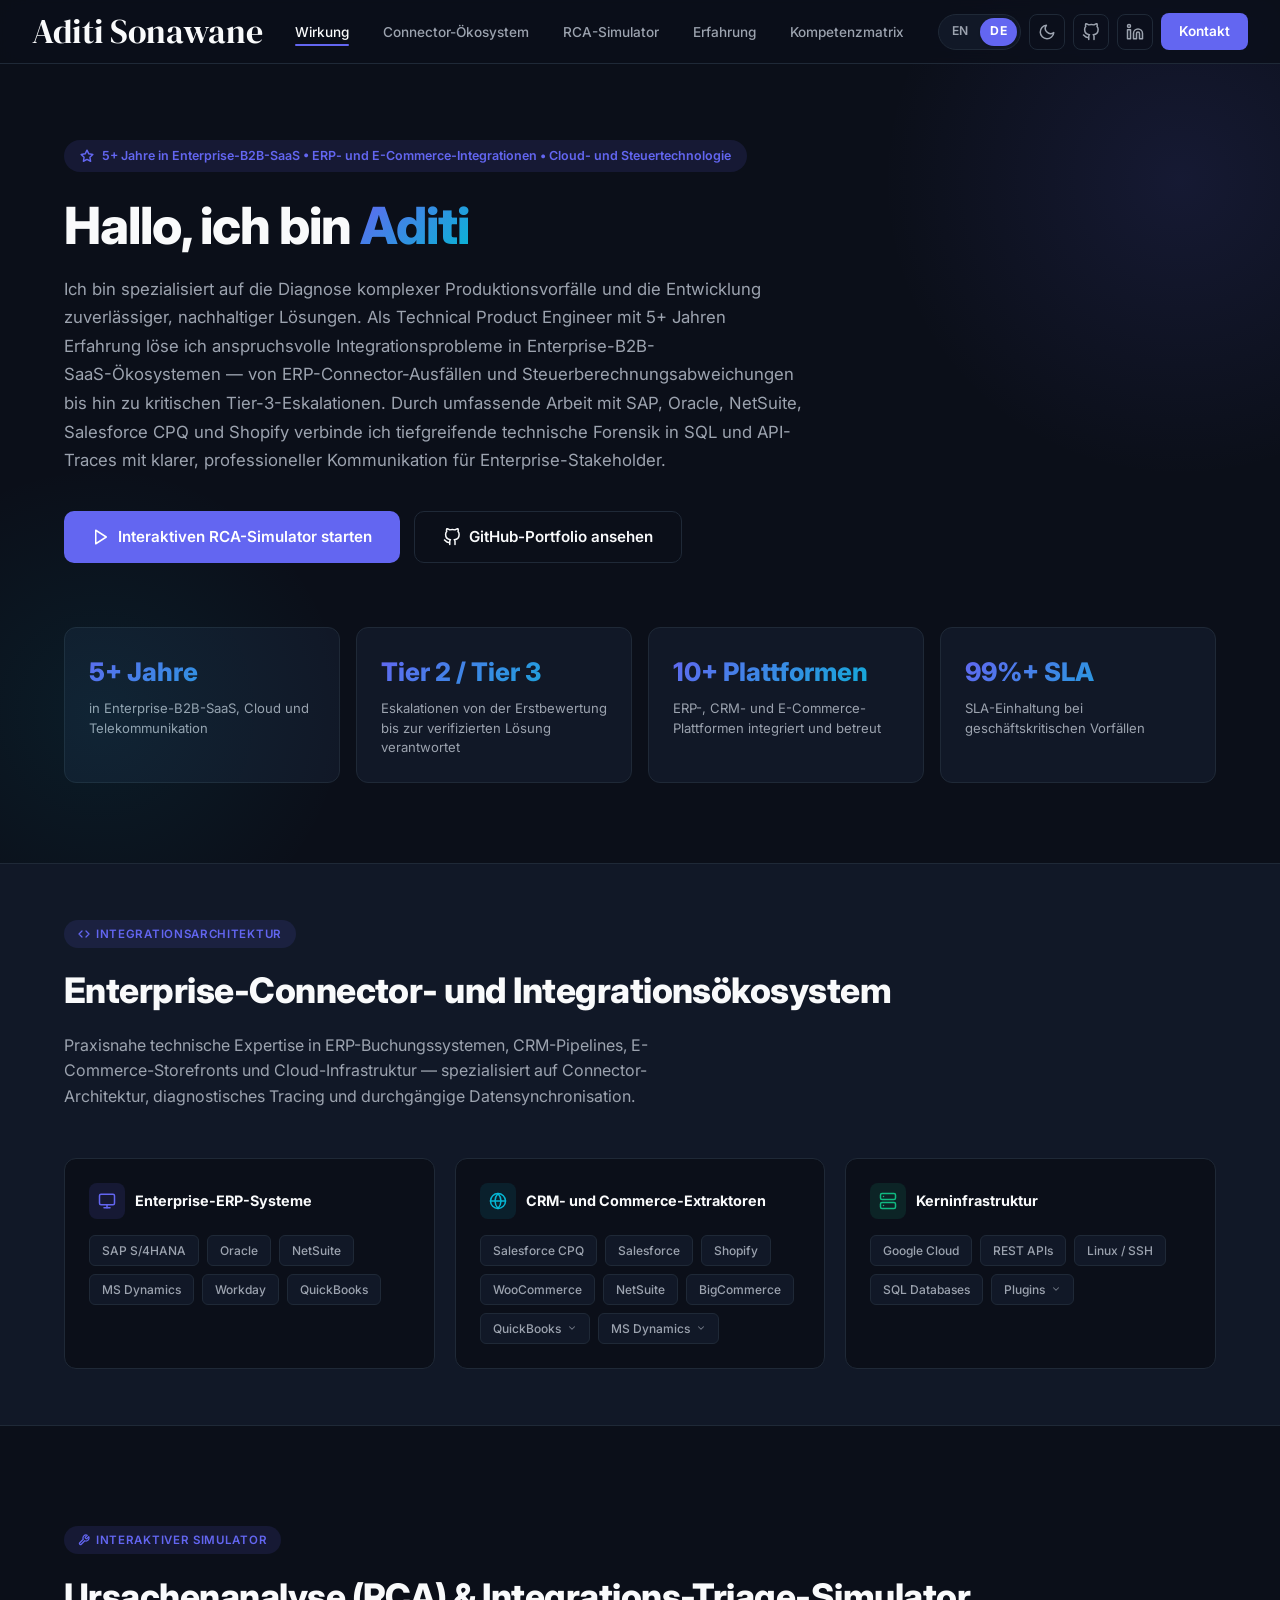
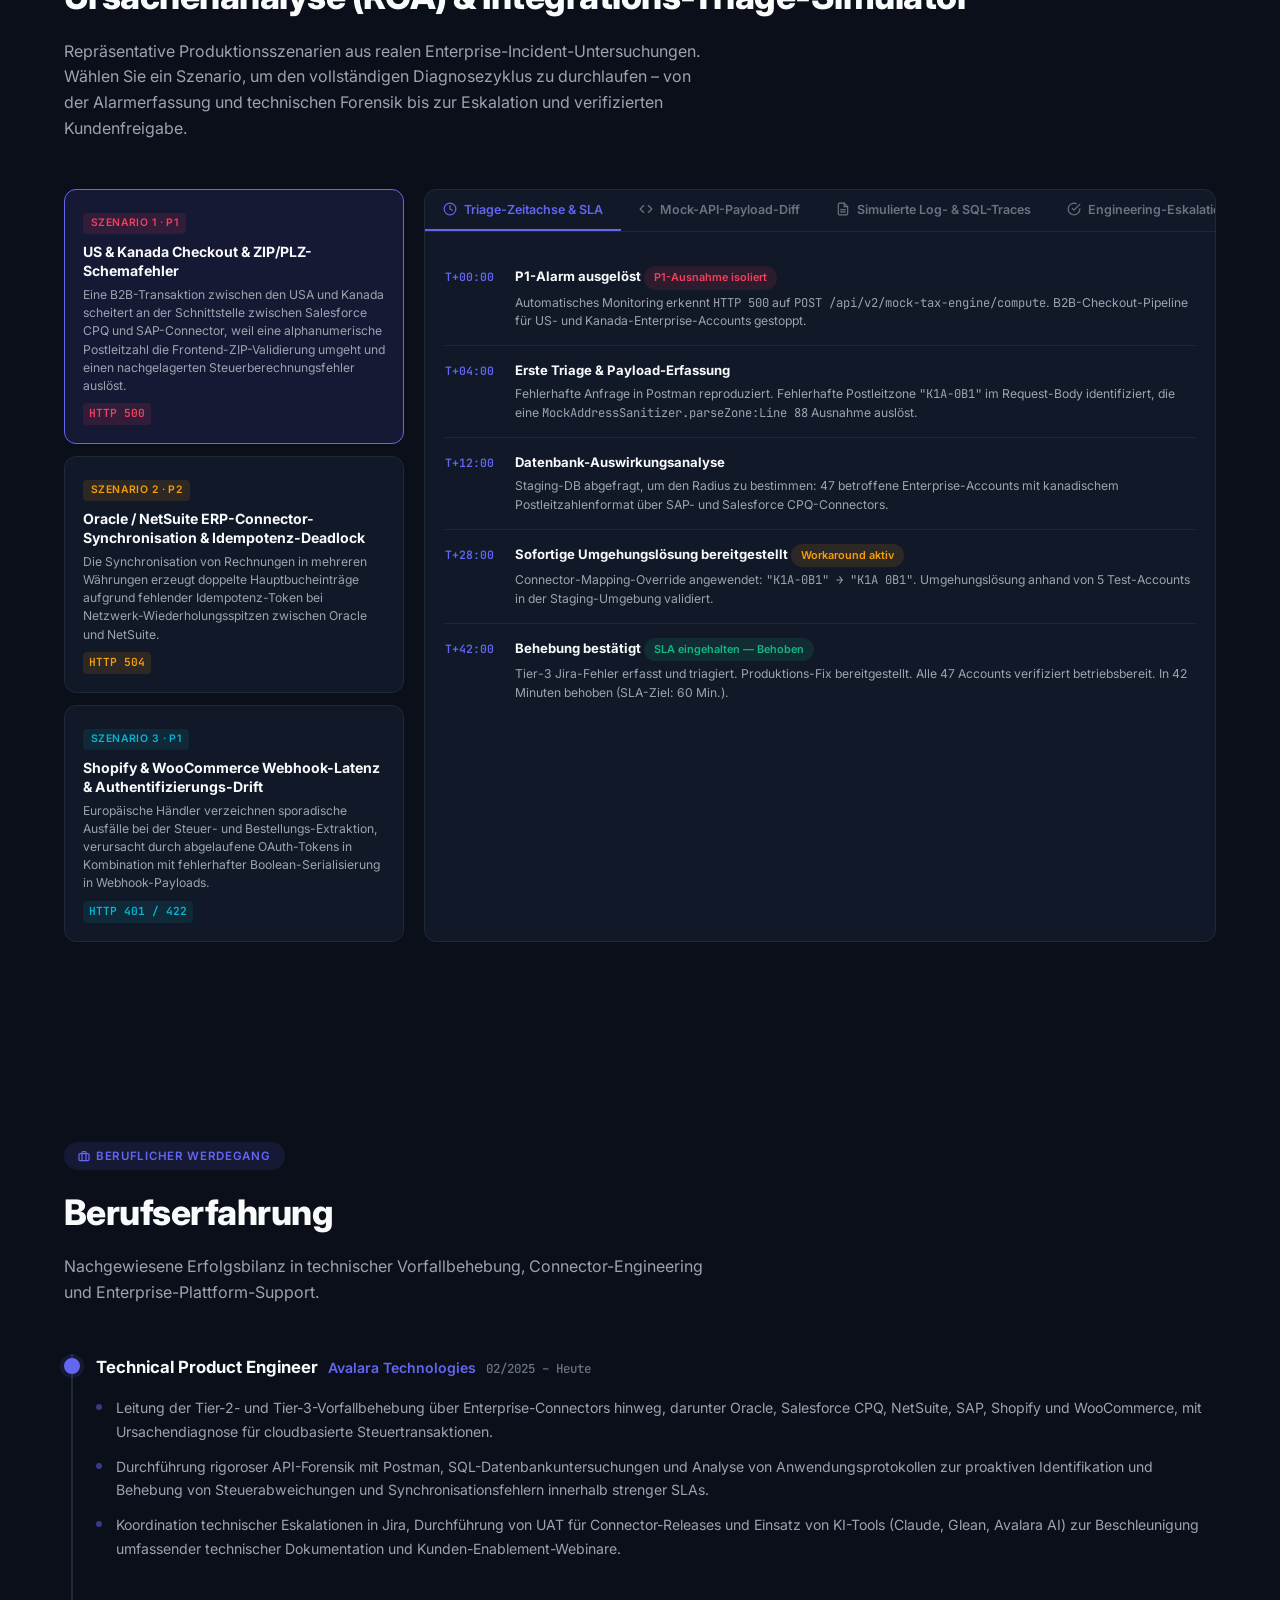
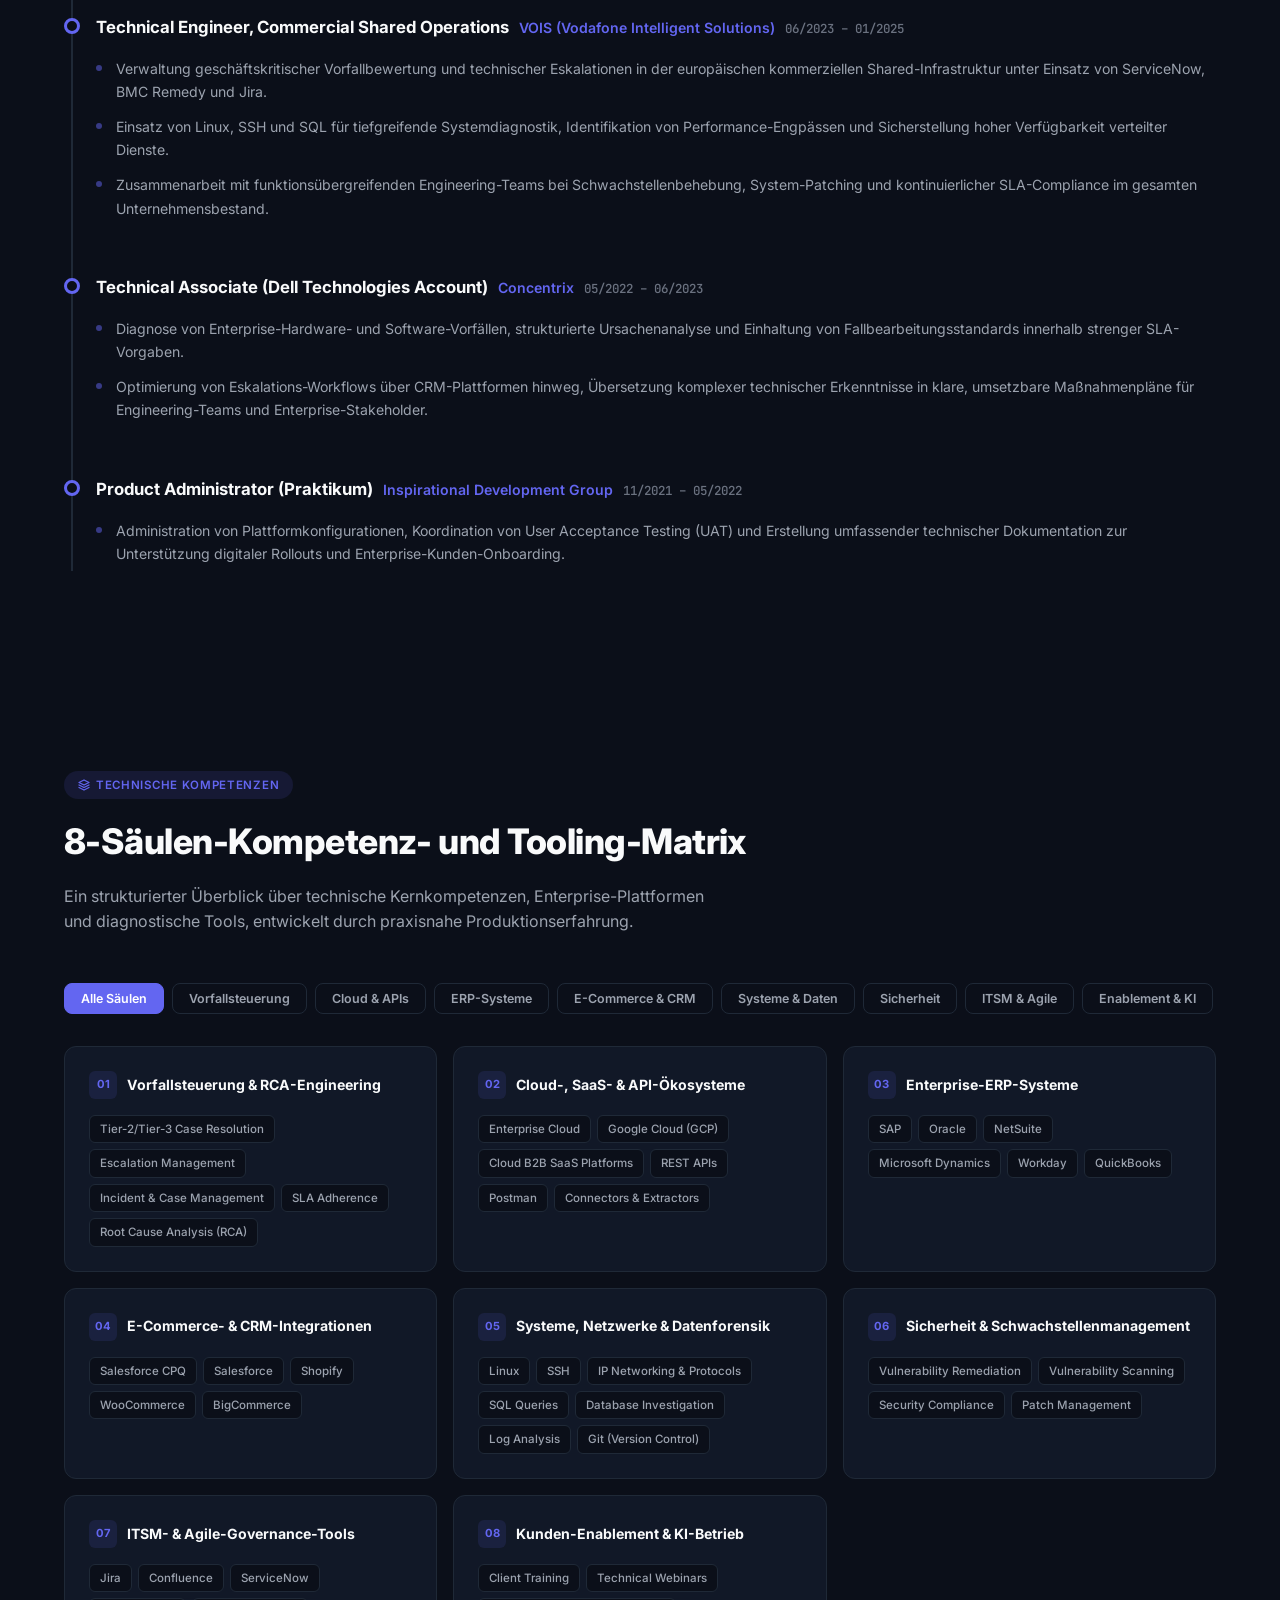
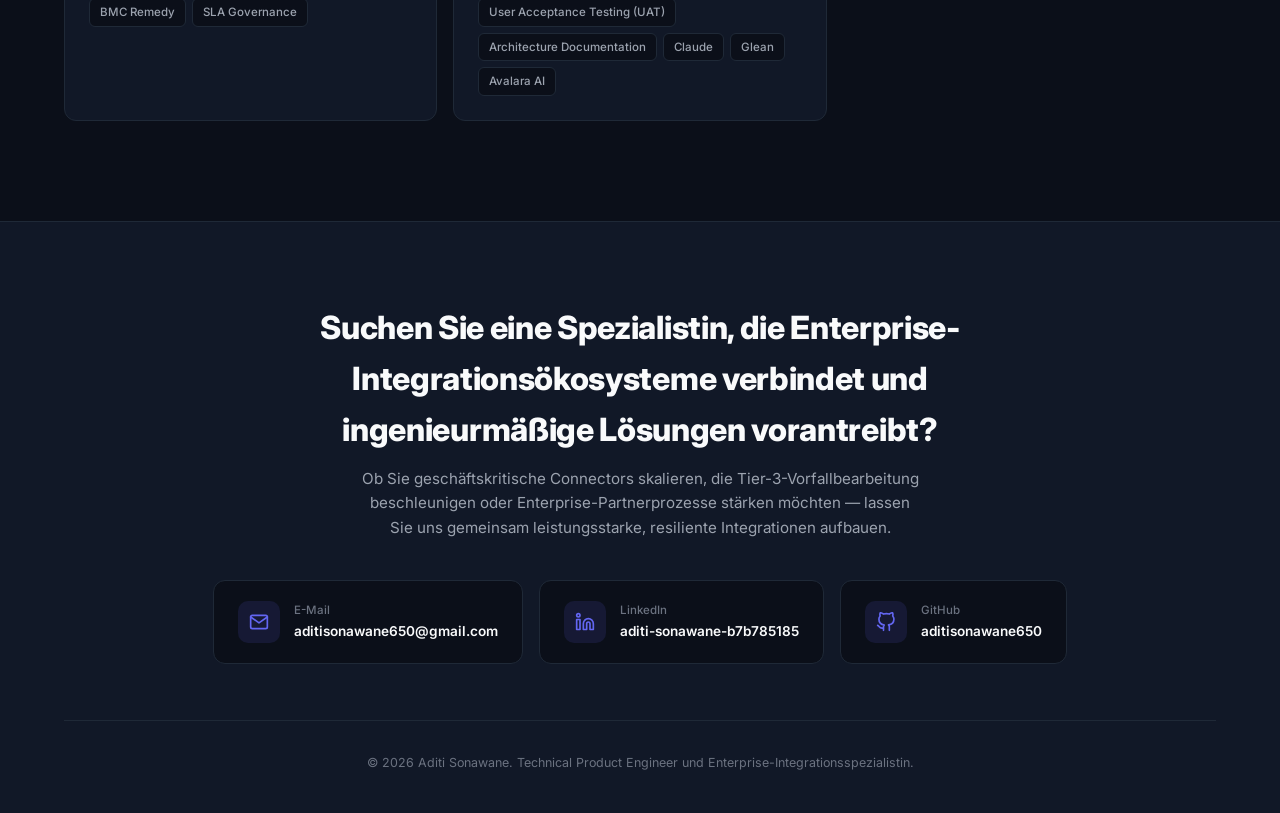
==== commit 9a9b67f8: "removed cross-border qualifier throughout site and updated the RCA example to say US & Canada instea" ====
--- a/de/index.html
+++ b/de/index.html
@@ -121,7 +121,7 @@
 
         <h1>Hallo, ich bin <span class="gradient-text">Aditi</span></h1>
 
-        <p class="hero-sub">Ich bin spezialisiert auf die Diagnose komplexer Produktionsvorfälle und die Entwicklung zuverlässiger, nachhaltiger Lösungen. Als Technical Product Engineer mit 5+ Jahren Erfahrung löse ich anspruchsvolle Integrationsprobleme in Enterprise-B2B-SaaS-Ökosystemen — von ERP-Connector-Ausfällen und grenzüberschreitenden Steuerberechnungsabweichungen bis hin zu kritischen Tier-3-Eskalationen. Durch umfassende Arbeit mit SAP, Oracle, NetSuite, Salesforce CPQ und Shopify verbinde ich tiefgreifende technische Forensik in SQL und API-Traces mit klarer, professioneller Kommunikation für Enterprise-Stakeholder.</p>
+        <p class="hero-sub">Ich bin spezialisiert auf die Diagnose komplexer Produktionsvorfälle und die Entwicklung zuverlässiger, nachhaltiger Lösungen. Als Technical Product Engineer mit 5+ Jahren Erfahrung löse ich anspruchsvolle Integrationsprobleme in Enterprise-B2B-SaaS-Ökosystemen — von ERP-Connector-Ausfällen und Steuerberechnungsabweichungen bis hin zu kritischen Tier-3-Eskalationen. Durch umfassende Arbeit mit SAP, Oracle, NetSuite, Salesforce CPQ und Shopify verbinde ich tiefgreifende technische Forensik in SQL und API-Traces mit klarer, professioneller Kommunikation für Enterprise-Stakeholder.</p>
 
         <div class="hero-buttons">
           <a href="#playground" class="btn-primary">
@@ -311,8 +311,8 @@
         <div class="scenario-list">
           <div class="scenario-card active" data-scenario="0">
             <span class="scenario-badge p1">Szenario 1 · P1</span>
-            <h4>DACH Grenzüberschreitender B2B-Checkout &amp; Postleitzahlen-Schemafehler</h4>
-            <p>Eine B2B-Transaktion in der DACH-Region scheitert an der Schnittstelle zwischen Salesforce CPQ und SAP-Connector, weil ein veraltetes alphanumerisches Postleitzahlenformat die Frontend-Validierung umgeht und einen nachgelagerten Steuerberechnungsfehler auslöst.</p>
+            <h4>US &amp; Kanada Checkout &amp; ZIP/PLZ-Schemafehler</h4>
+            <p>Eine B2B-Transaktion zwischen den USA und Kanada scheitert an der Schnittstelle zwischen Salesforce CPQ und SAP-Connector, weil eine alphanumerische Postleitzahl die Frontend-ZIP-Validierung umgeht und einen nachgelagerten Steuerberechnungsfehler auslöst.</p>
             <span class="scenario-http http-500">HTTP 500</span>
           </div>
 
@@ -413,7 +413,7 @@
           </div>
           <ul class="timeline-body">
             <li>Leitung der Tier-2- und Tier-3-Vorfallbehebung über Enterprise-Connectors hinweg, darunter Oracle, Salesforce CPQ, NetSuite, SAP, Shopify und WooCommerce, mit Ursachendiagnose für cloudbasierte Steuertransaktionen.</li>
-            <li>Durchführung rigoroser API-Forensik mit Postman, SQL-Datenbankuntersuchungen und Analyse von Anwendungsprotokollen zur proaktiven Identifikation und Behebung grenzüberschreitender Steuerabweichungen und Synchronisationsfehler innerhalb strenger SLAs.</li>
+            <li>Durchführung rigoroser API-Forensik mit Postman, SQL-Datenbankuntersuchungen und Analyse von Anwendungsprotokollen zur proaktiven Identifikation und Behebung von Steuerabweichungen und Synchronisationsfehlern innerhalb strenger SLAs.</li>
             <li>Koordination technischer Eskalationen in Jira, Durchführung von UAT für Connector-Releases und Einsatz von KI-Tools (Claude, Glean, Avalara AI) zur Beschleunigung umfassender technischer Dokumentation und Kunden-Enablement-Webinare.</li>
           </ul>
         </div>
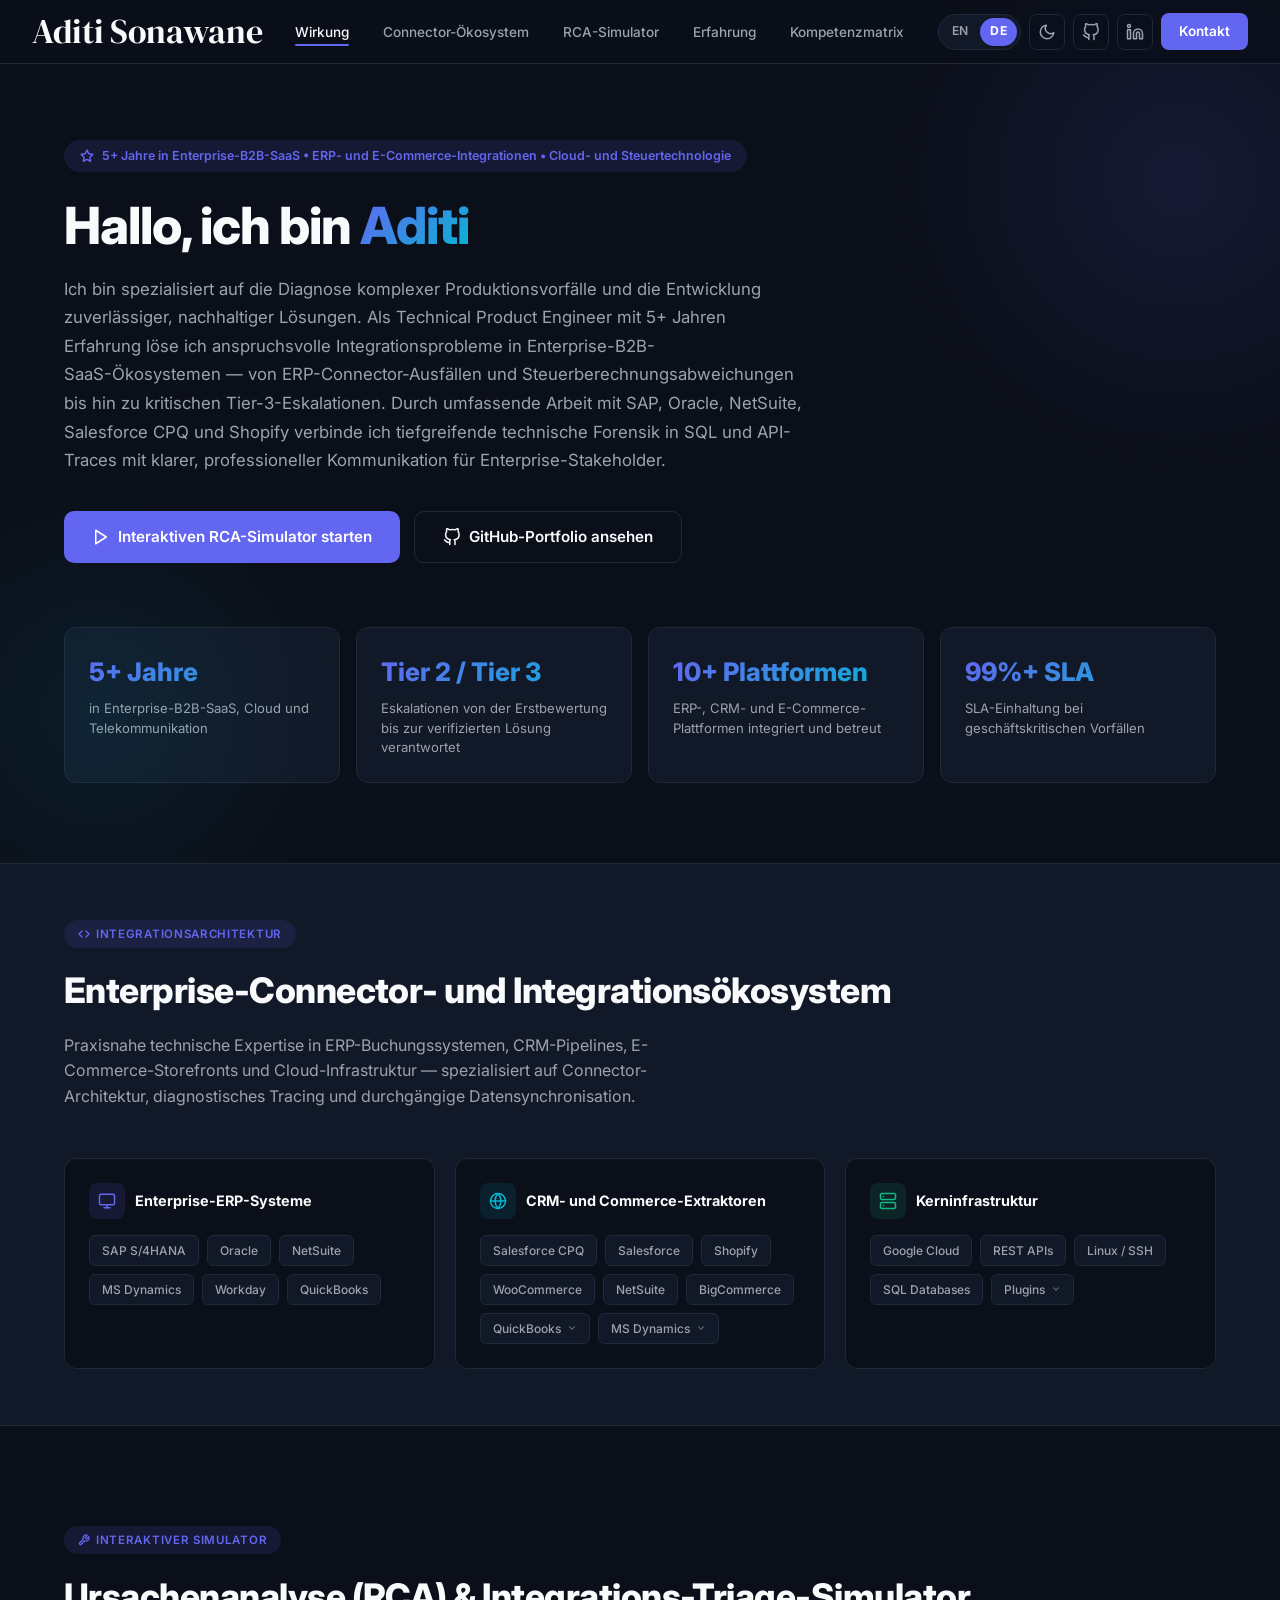
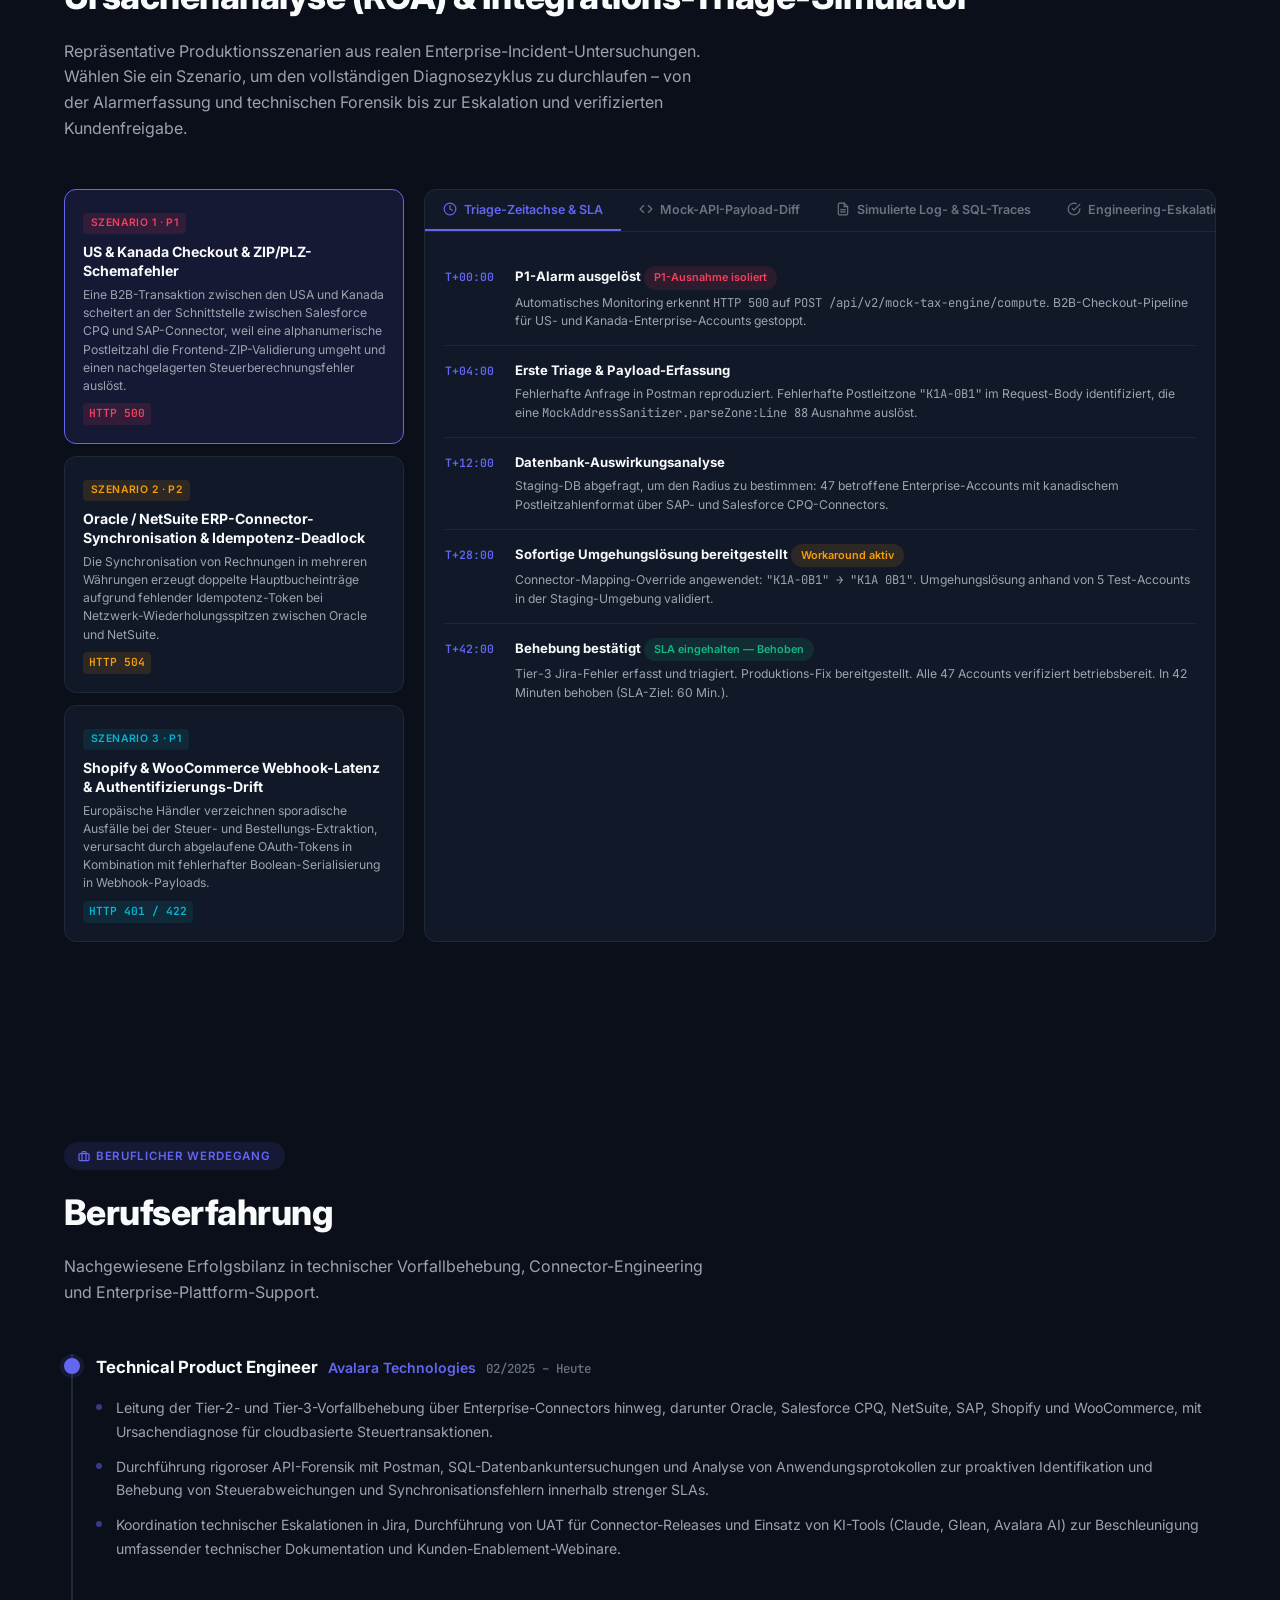
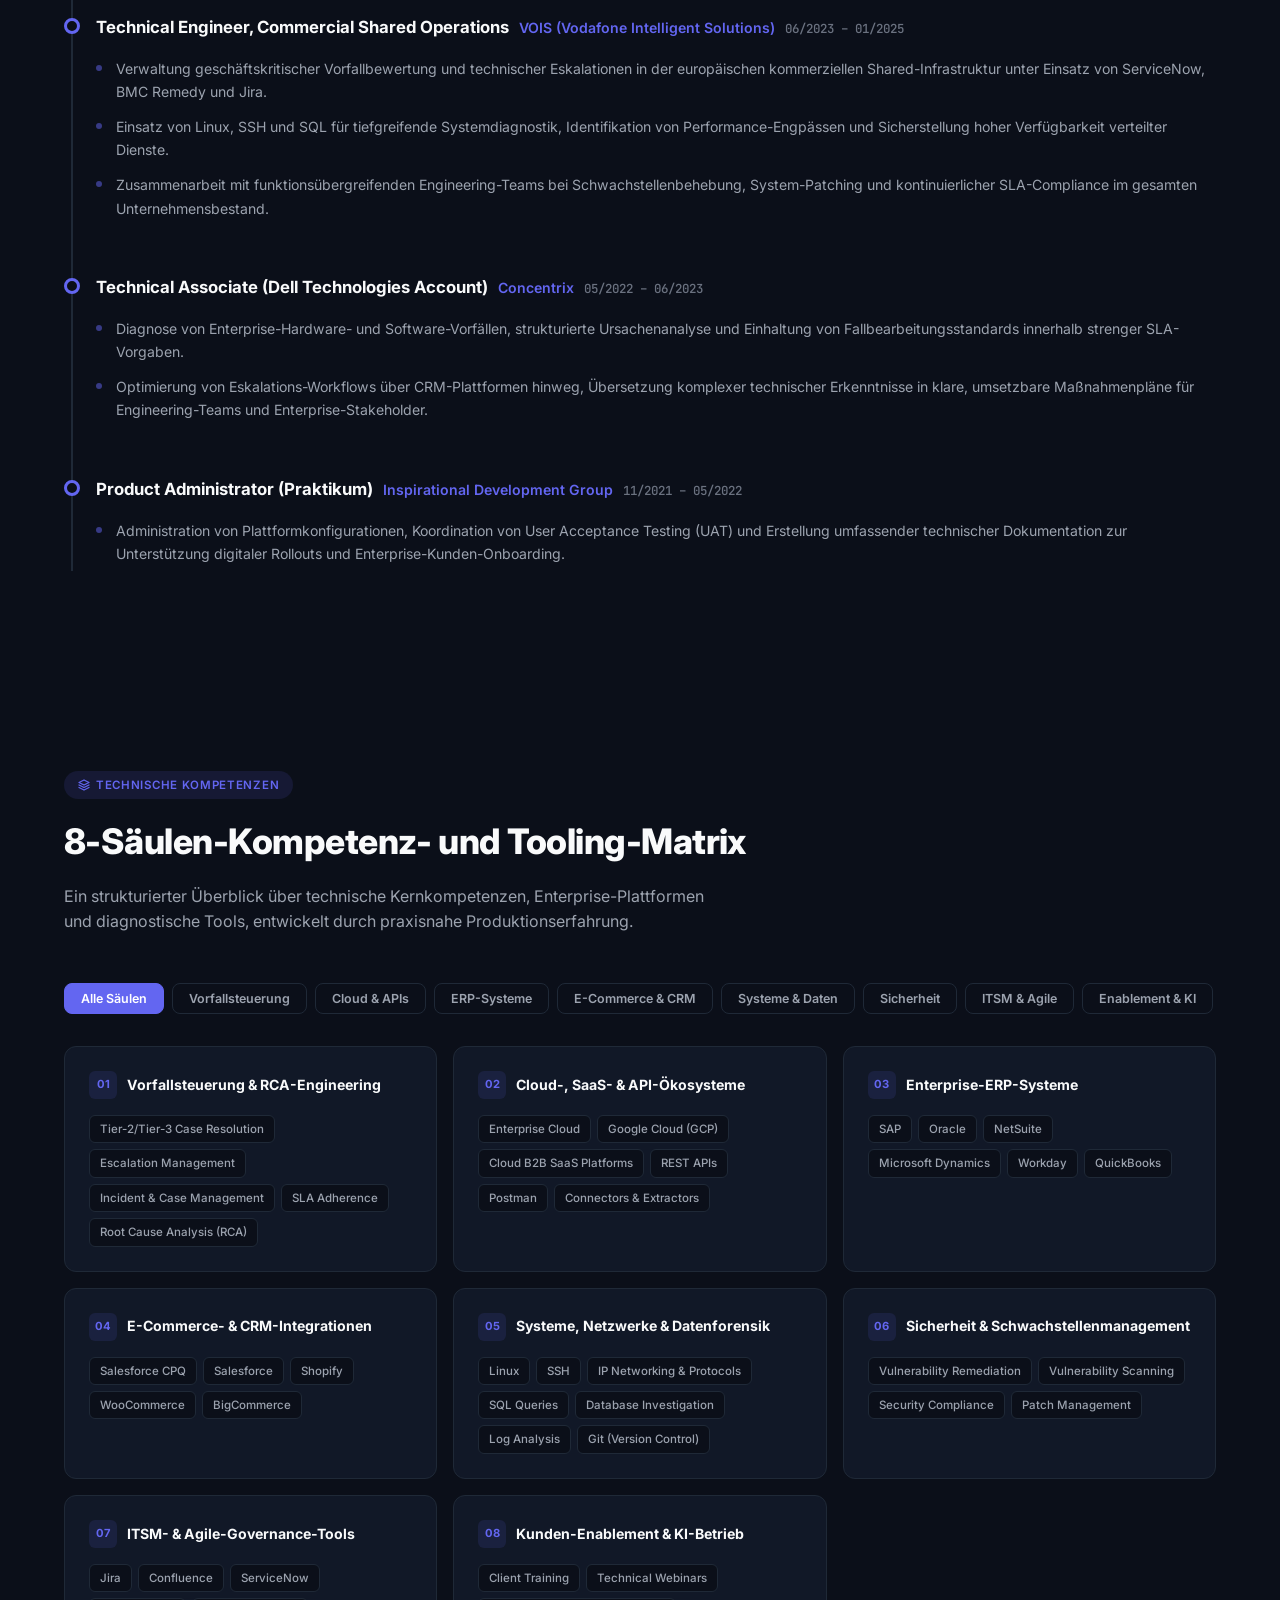
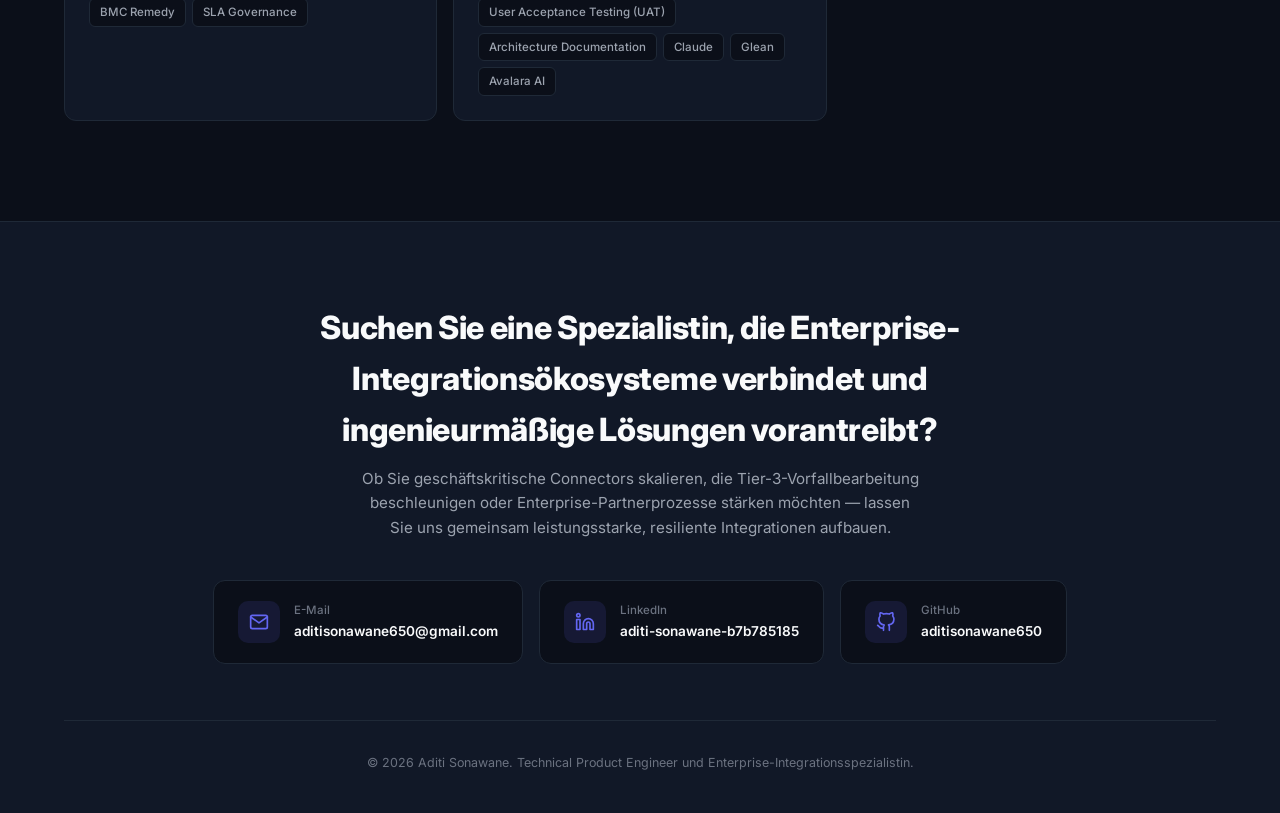
==== commit afd038ae: "Auto detect browser locale and re-direct to german with preference persistence" ====
--- a/de/index.html
+++ b/de/index.html
@@ -4,7 +4,7 @@
 <head>
   <meta charset="UTF-8">
   <meta name="viewport" content="width=device-width, initial-scale=1.0">
-  <title>Aditi Sonawane | Technical Product Engineer und Enterprise-Integrationsspezialistin</title>
+  <title>Aditi Sonawane</title>
   <meta name="description"
     content="Aditi Sonawane ist Technical Product Engineer mit 5+ Jahren Erfahrung in der Behebung komplexer Tier-2/Tier-3-Produktionsvorfälle in ERP-, CRM- und E-Commerce-Ökosystemen, spezialisiert auf API-Forensik, SQL-Untersuchungen und SLA-Governance.">
   <meta name="keywords"
@@ -50,9 +50,17 @@
 
       <!-- Right Actions -->
       <div class="nav-actions">
-        <div class="lang-switch" role="group" aria-label="Sprachauswahl">
-          <a href="../" class="lang-switch-btn" aria-label="Auf Englisch umschalten">EN</a>
-          <span class="lang-switch-btn active" aria-current="true">DE</span>
+        <div class="lang-switch-wrap">
+          <div class="lang-switch" role="group" aria-label="Sprachauswahl">
+            <a href="../" class="lang-switch-btn" aria-label="Auf Englisch umschalten">EN</a>
+            <span class="lang-switch-btn active" aria-current="true">DE</span>
+          </div>
+          <div class="lang-popup" id="lang-popup" role="tooltip" data-target="../">
+            <span class="lang-popup-icon">🌐</span>
+            <span class="lang-popup-text">Change to <strong>English</strong>?</span>
+            <span class="lang-popup-arrow">→</span>
+            <button class="lang-popup-close" aria-label="Schließen" type="button">&times;</button>
+          </div>
         </div>
         <button id="theme-toggle" class="nav-icon-btn" aria-label="Toggle theme">
           <!-- JS injects icon -->
--- a/styles.css
+++ b/styles.css
@@ -258,6 +258,11 @@
 }
 
 /* Segmented Pill Language Switch */
+.lang-switch-wrap {
+  position: relative;
+  display: inline-flex;
+}
+
 .lang-switch {
   display: inline-flex;
   align-items: center;
@@ -304,6 +309,118 @@
   font-weight: 700;
   cursor: default;
   box-shadow: 0 1px 2px rgba(0, 0, 0, 0.15);
+}
+
+/* Non-intrusive language prompt pop-up (Google-style) */
+.lang-popup {
+  position: absolute;
+  top: calc(100% + 10px);
+  right: 0;
+  background: var(--surface);
+  border: 1px solid var(--border);
+  box-shadow: 0 12px 30px rgba(0, 0, 0, 0.35), 0 4px 10px rgba(0, 0, 0, 0.15);
+  border-radius: 12px;
+  padding: 8px 12px;
+  display: inline-flex;
+  align-items: center;
+  gap: 8px;
+  white-space: nowrap;
+  z-index: 1000;
+  cursor: pointer;
+  max-width: min(300px, calc(100vw - 32px));
+  opacity: 0;
+  transform: translateY(-6px);
+  pointer-events: none;
+  transition: opacity 0.25s cubic-bezier(0.16, 1, 0.3, 1), transform 0.25s cubic-bezier(0.16, 1, 0.3, 1);
+}
+
+[data-theme="light"] .lang-popup {
+  background: #ffffff;
+  box-shadow: 0 12px 30px rgba(0, 0, 0, 0.12), 0 4px 10px rgba(0, 0, 0, 0.06);
+}
+
+.lang-popup.show {
+  opacity: 1;
+  transform: translateY(0);
+  pointer-events: auto;
+}
+
+/* Arrow pointer pointing to toggle */
+.lang-popup::before {
+  content: '';
+  position: absolute;
+  top: -6px;
+  right: 28px;
+  width: 10px;
+  height: 10px;
+  background: var(--surface);
+  border-left: 1px solid var(--border);
+  border-top: 1px solid var(--border);
+  transform: rotate(45deg);
+}
+
+[data-theme="light"] .lang-popup::before {
+  background: #ffffff;
+}
+
+.lang-popup-icon {
+  font-size: 1rem;
+  line-height: 1;
+  flex-shrink: 0;
+}
+
+.lang-popup-text {
+  font-size: 0.8rem;
+  font-weight: 500;
+  color: var(--text);
+  line-height: 1.2;
+}
+
+.lang-popup-text strong {
+  color: var(--indigo);
+  font-weight: 700;
+}
+
+[data-theme="light"] .lang-popup-text strong {
+  color: #4F46E5;
+}
+
+.lang-popup-arrow {
+  color: var(--indigo);
+  font-weight: 700;
+  font-size: 0.85rem;
+  transition: transform var(--transition);
+}
+
+.lang-popup:hover .lang-popup-arrow {
+  transform: translateX(3px);
+}
+
+.lang-popup-close {
+  display: inline-flex;
+  align-items: center;
+  justify-content: center;
+  width: 20px;
+  height: 20px;
+  border-radius: 50%;
+  border: none;
+  background: transparent;
+  color: var(--text-secondary);
+  font-size: 1.1rem;
+  cursor: pointer;
+  padding: 0;
+  line-height: 1;
+  margin-left: 2px;
+  transition: background var(--transition), color var(--transition);
+}
+
+.lang-popup-close:hover {
+  background: rgba(255, 255, 255, 0.1);
+  color: var(--text);
+}
+
+[data-theme="light"] .lang-popup-close:hover {
+  background: rgba(0, 0, 0, 0.08);
 }
 
 @media (min-width: 900px) and (max-width: 1080px) {
